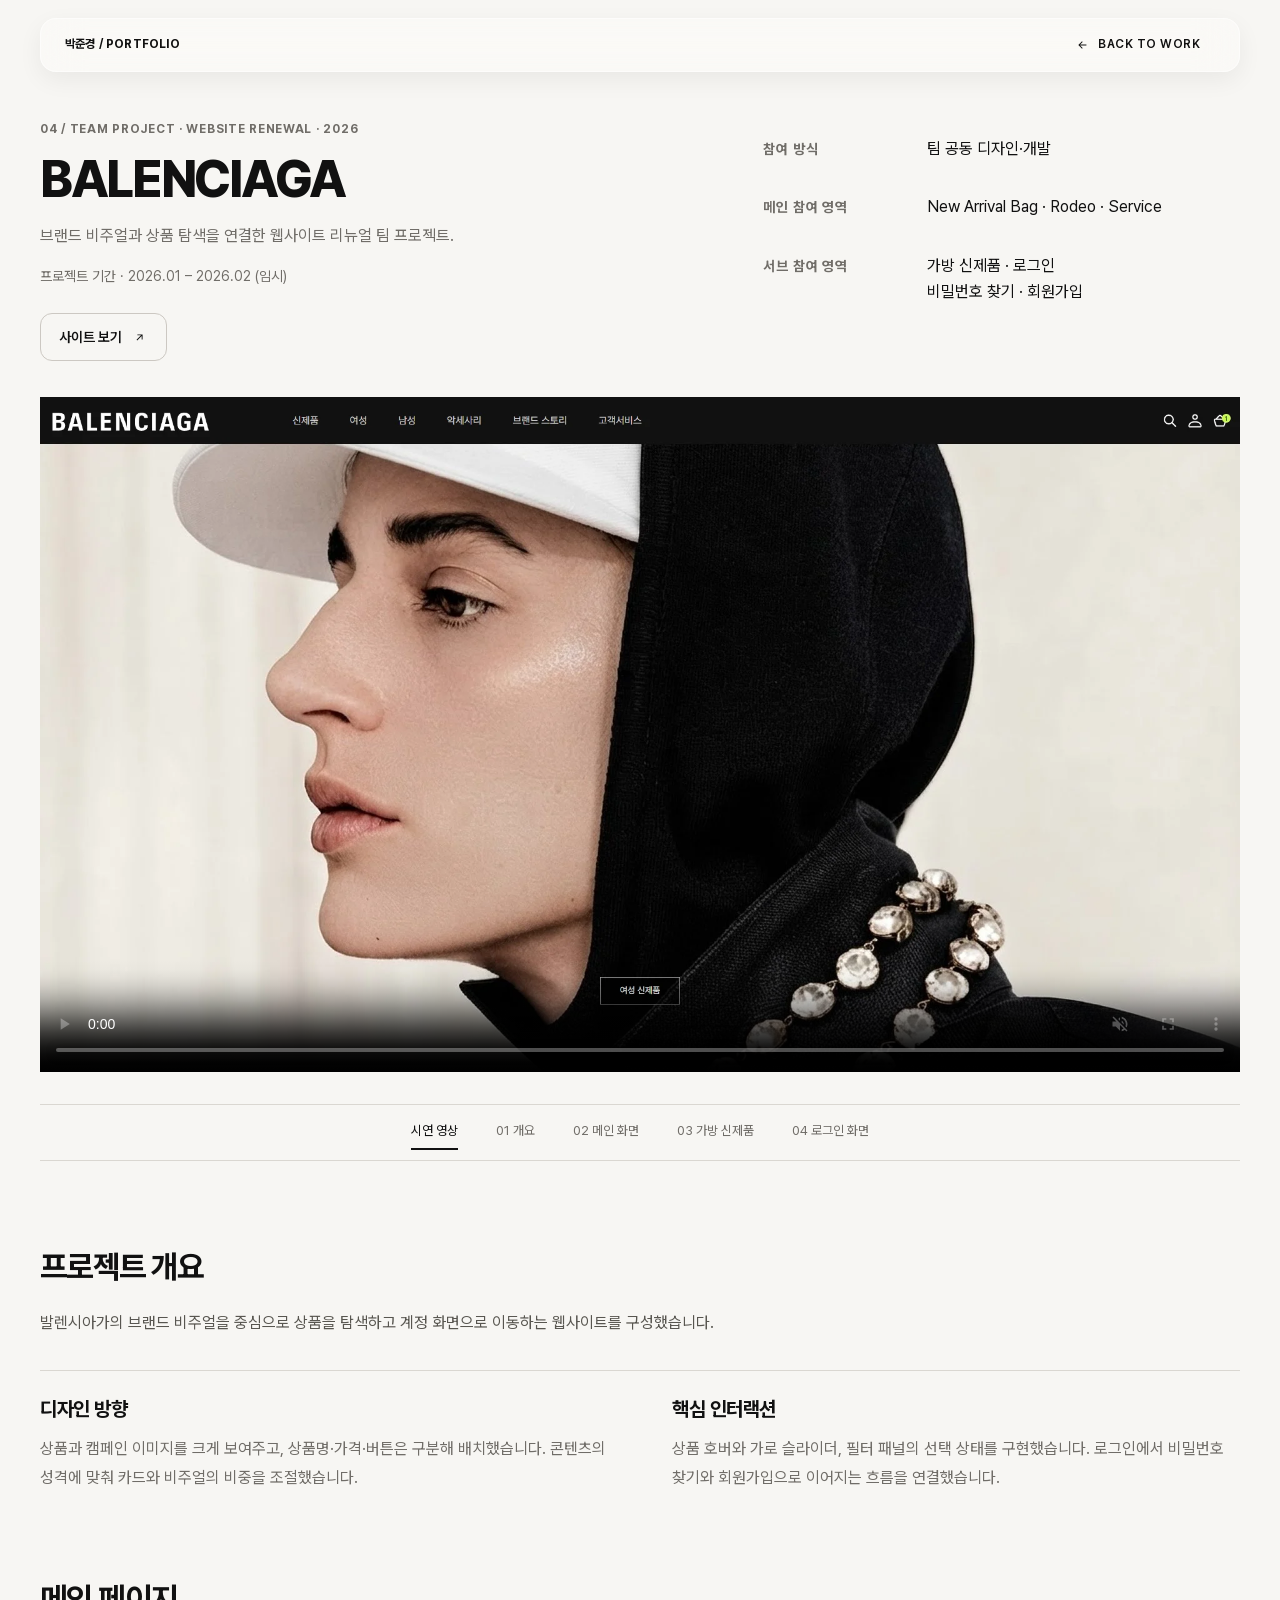
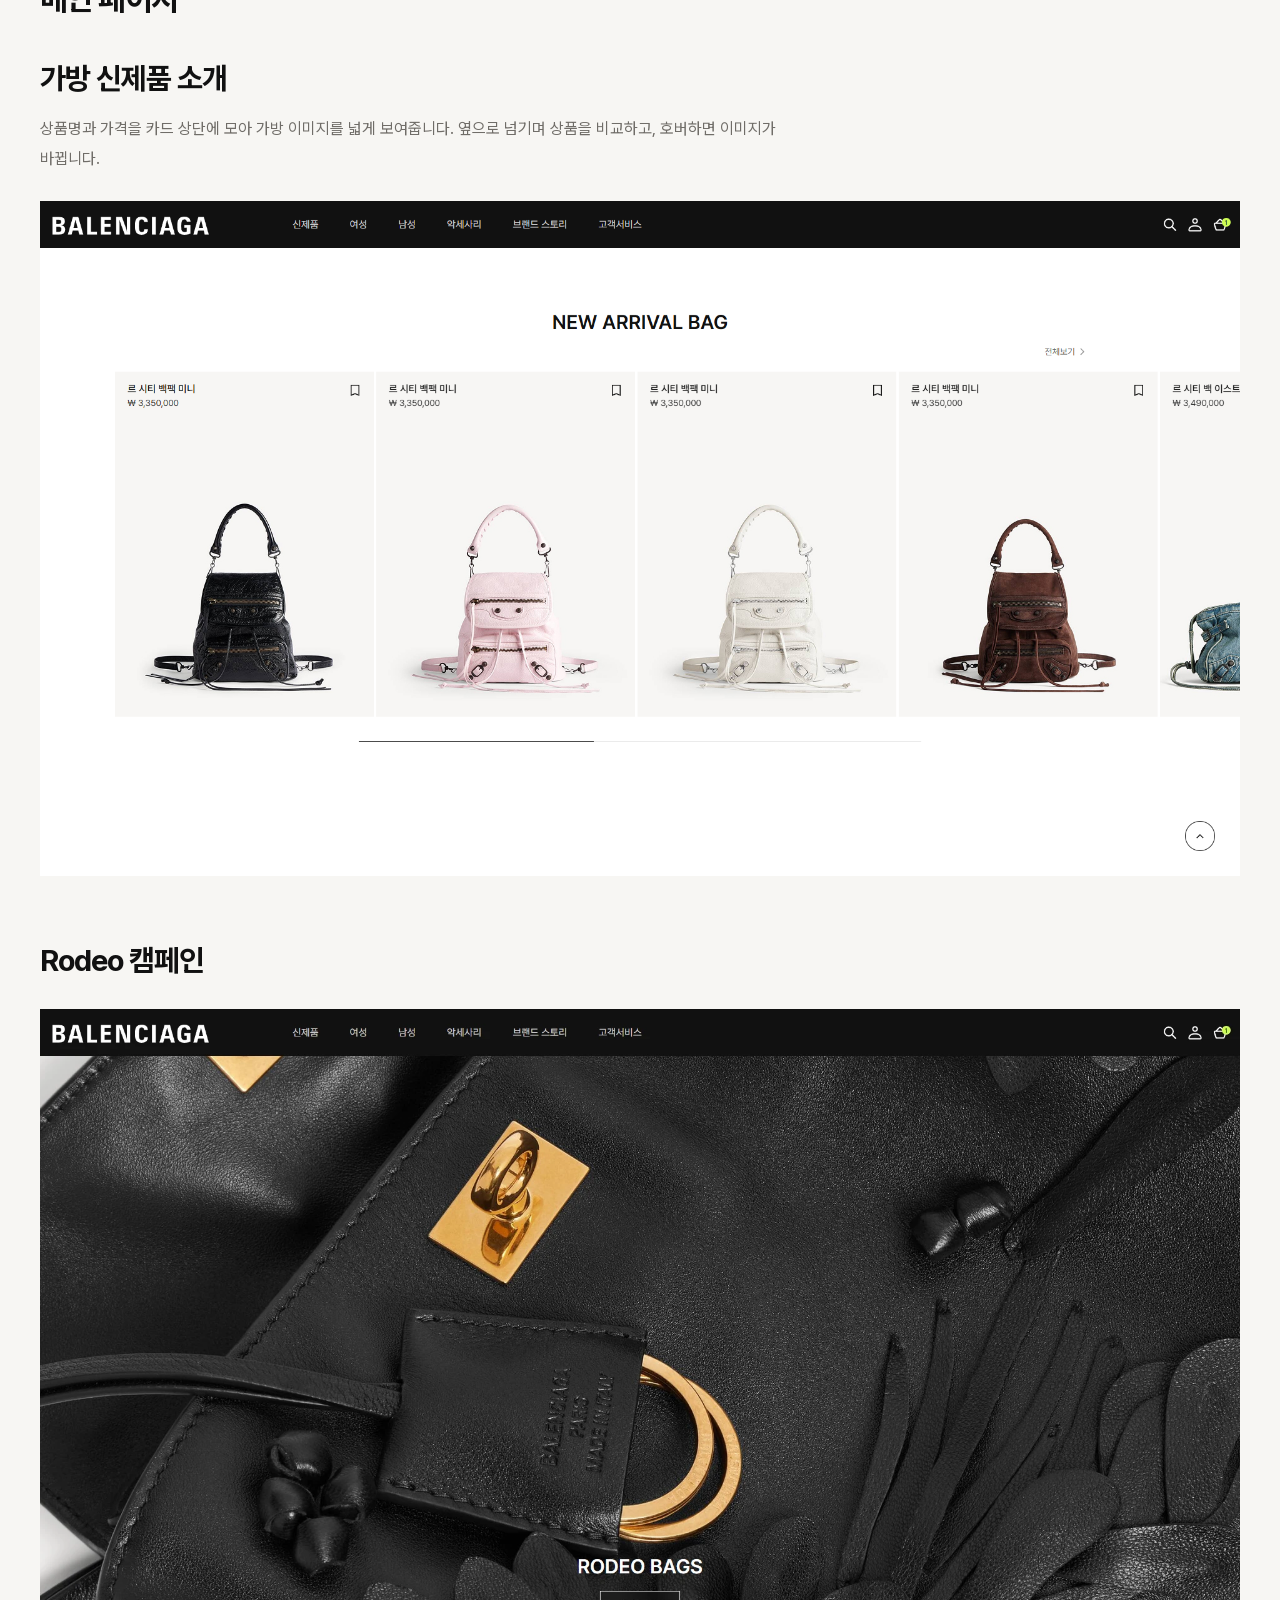
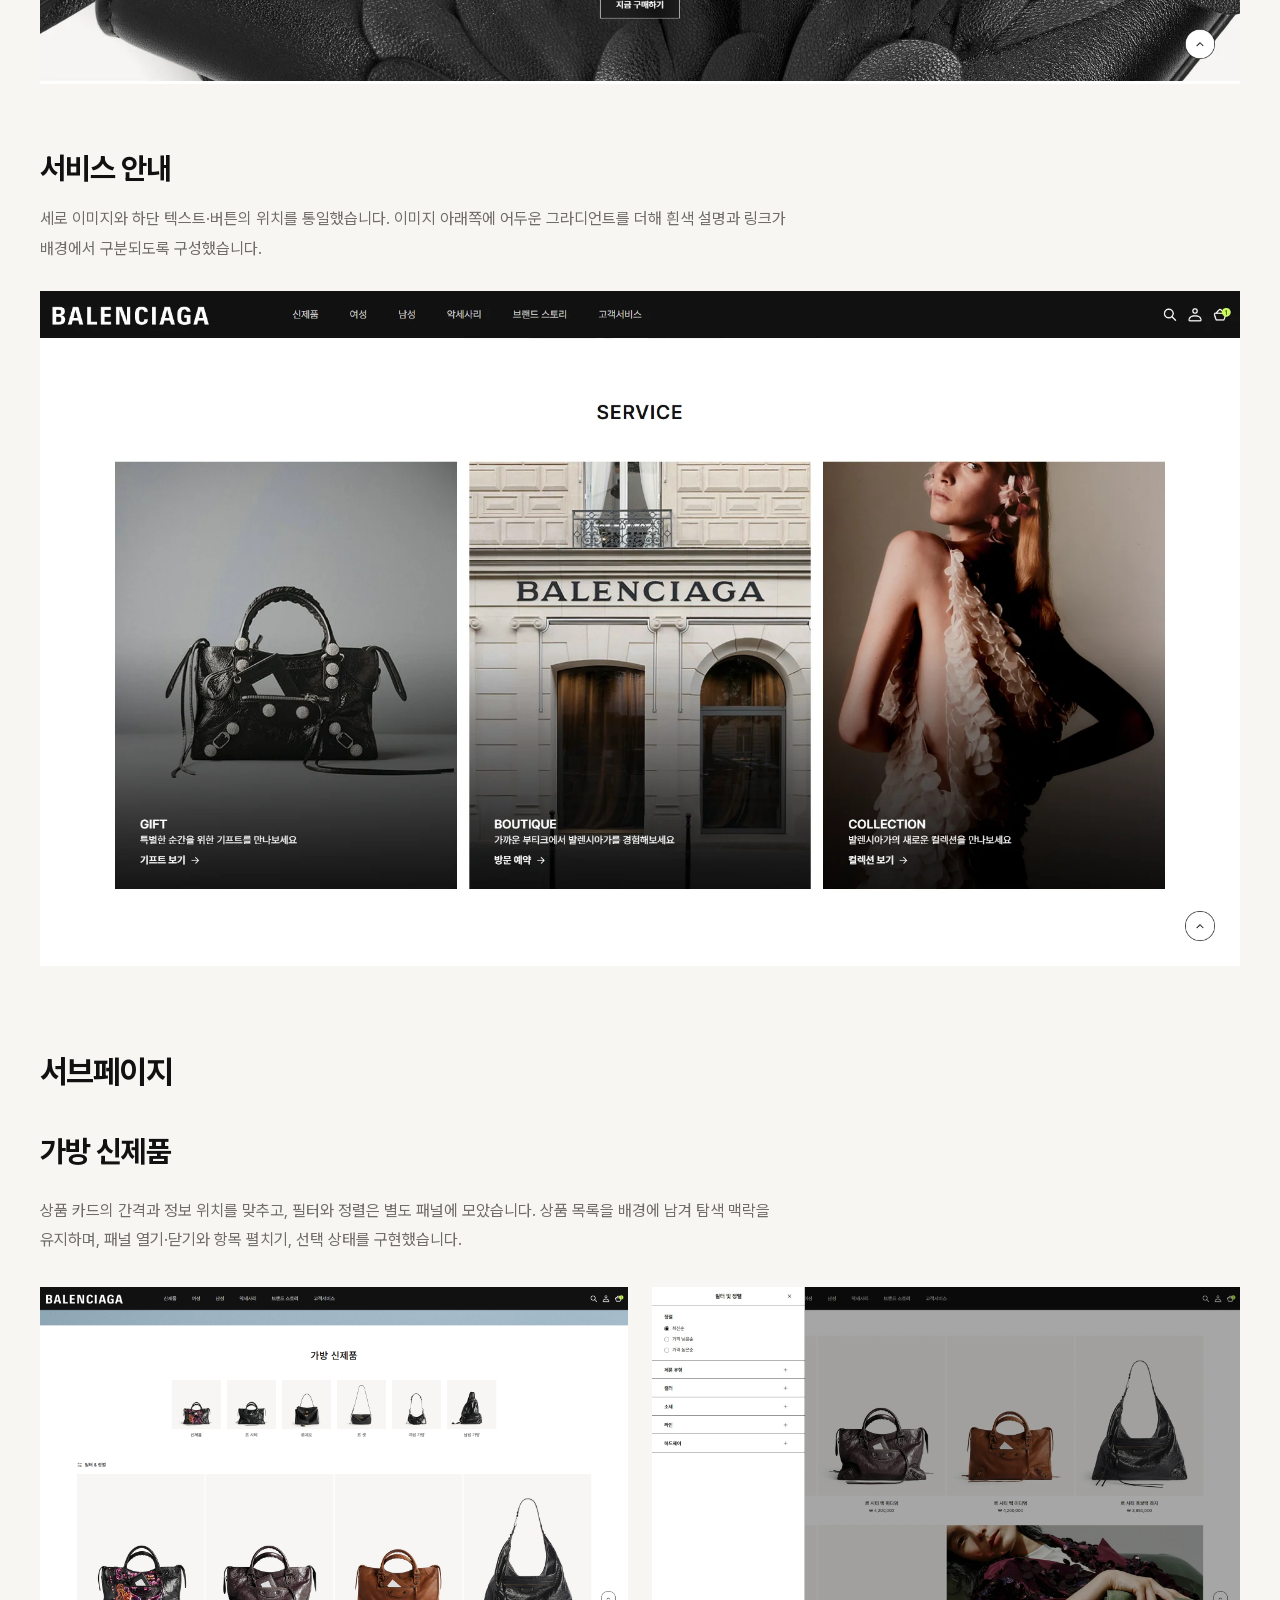
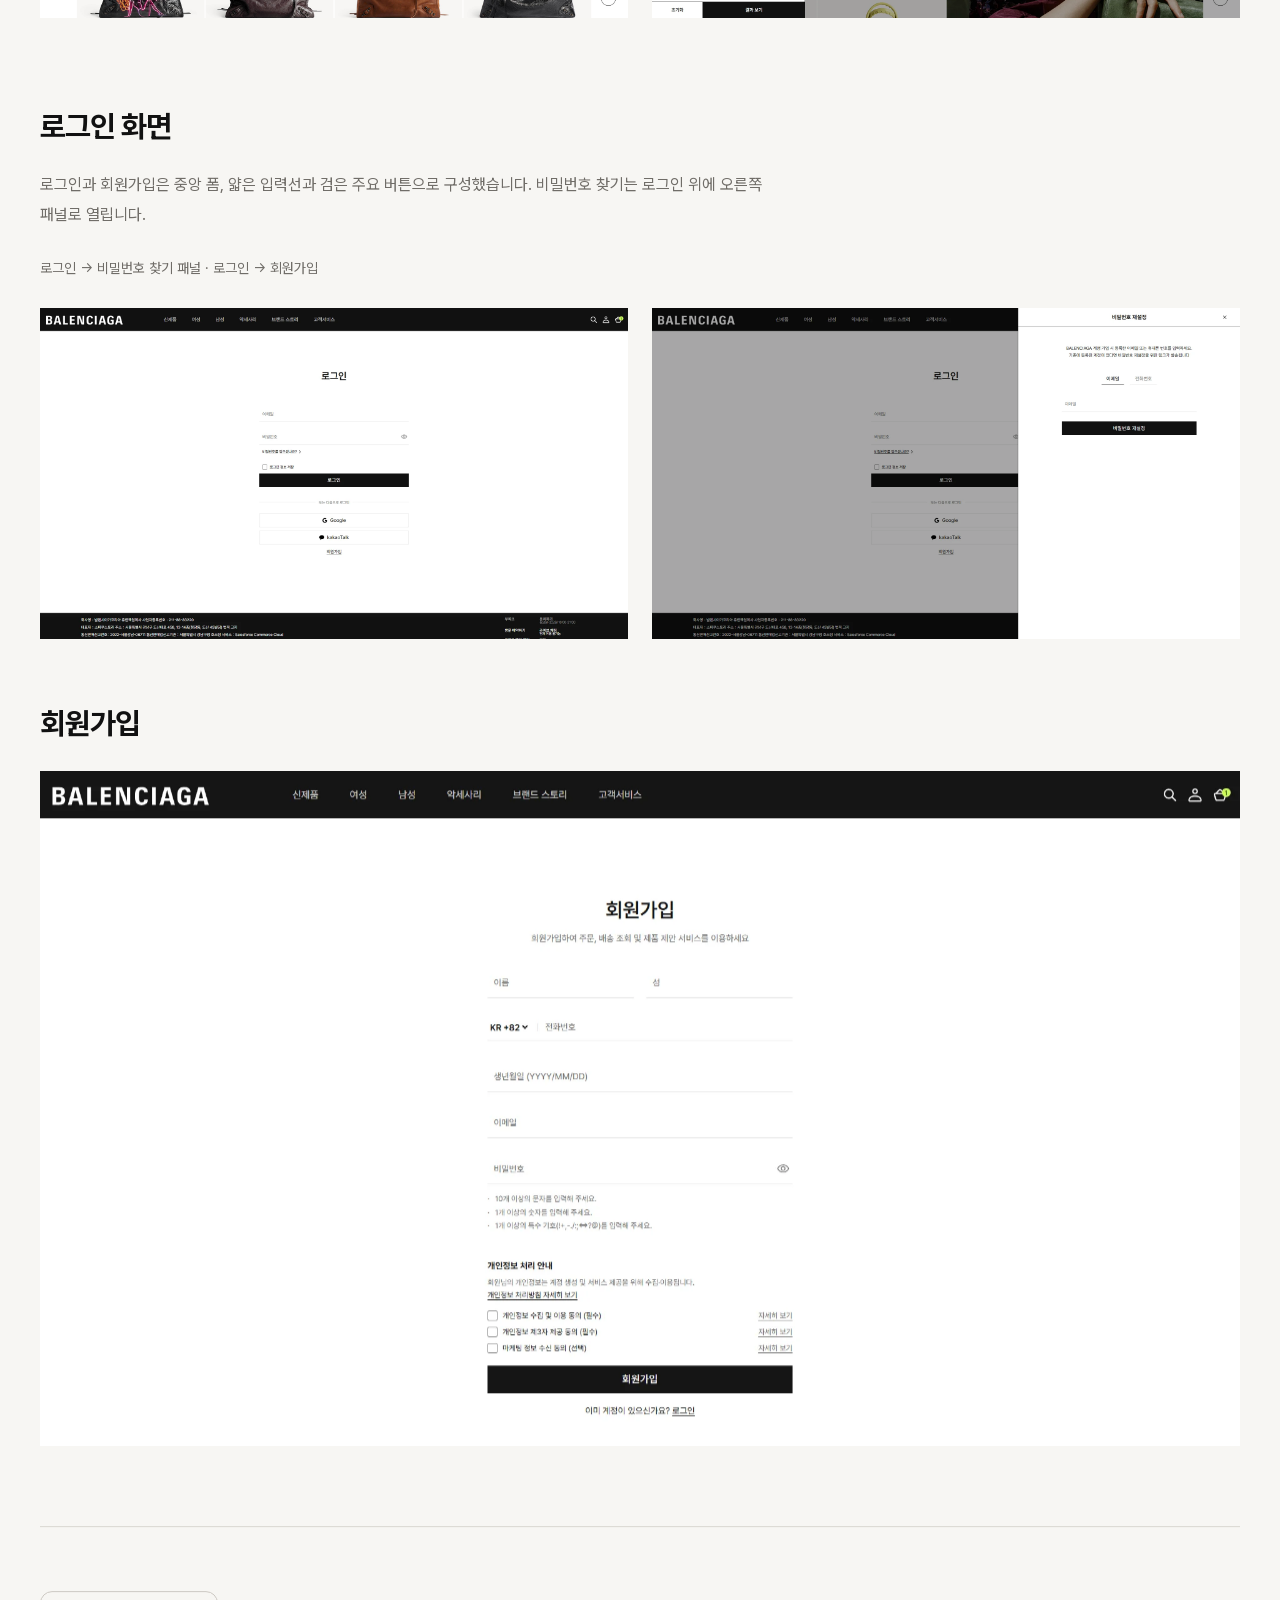
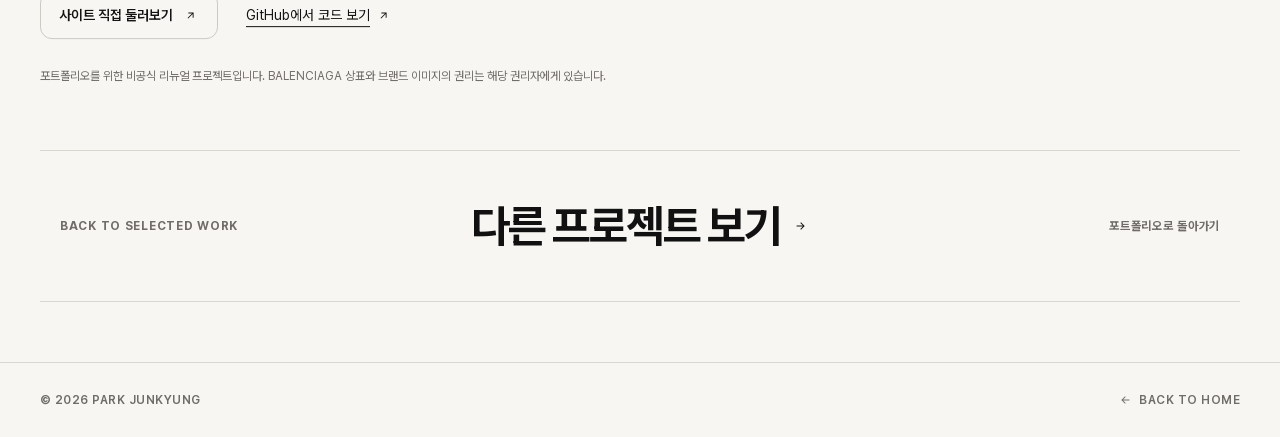
==== project-detail.html @ 4991630d "메인,발렌시아가 소개페이지(임시)" ====
<!DOCTYPE html>
<html lang="ko">
<head>
    <meta charset="UTF-8">
    <meta name="viewport" content="width=device-width, initial-scale=1.0">
    <meta name="description" content="발렌시아가 웹사이트 리뉴얼 — 신제품, Rodeo, Service와 가방 신제품·계정 화면의 UI 디자인 및 구현 프로젝트.">
    <title>BALENCIAGA — 웹사이트 리뉴얼 | PORTFOLIO</title>
    <link rel="stylesheet" href="./css/common.css">
    <link rel="stylesheet" href="./css/project-detail.css">
    <link rel="stylesheet" href="./css/balenciaga.css">
</head>
<body class="detail-page balenciaga-detail">
    <a href="#main-content" class="skip-link">본문 바로가기</a>
    <header class="detail-header">
        <div class="detail-header__inner">
            <p class="detail-logo"><a href="./index.html">박준경 / PORTFOLIO</a></p>
            <nav class="detail-nav" aria-label="프로젝트 페이지 메뉴">
                <a href="./index.html#work" class="detail-back"><span class="icon-arrow icon-arrow--left" aria-hidden="true"></span>BACK TO WORK</a>
            </nav>
        </div>
    </header>
    <main id="main-content" tabindex="-1">
        <section class="detail-hero" aria-labelledby="detail-title">
            <div class="detail-inner detail-hero__inner">
                <div class="detail-hero__copy">
                    <p class="detail-eyebrow">04 / TEAM PROJECT · WEBSITE RENEWAL · 2026</p>
                    <h1 id="detail-title">BALENCIAGA</h1>
                    <p class="detail-lead">브랜드 비주얼과 상품 탐색을 연결한 웹사이트 리뉴얼 팀 프로젝트.</p>
                    <p class="case-project-period">프로젝트 기간 · 2026.01 – 2026.02 (임시)</p>
                    <a href="https://pagliaccoi.github.io/balenciaga/" class="detail-cta" target="_blank" rel="noopener noreferrer">사이트 보기 <span class="icon-arrow icon-arrow--up-right" aria-hidden="true"></span></a>
                </div>
                <div class="overview-facts case-hero-facts" aria-label="참여 방식과 참여 영역">
                    <div class="overview-fact"><p class="overview-fact__label">참여 방식</p><p class="overview-fact__value">팀 공동 디자인·개발</p></div>
                    <div class="overview-fact"><p class="overview-fact__label">메인 참여 영역</p><p class="overview-fact__value">New Arrival Bag · Rodeo · Service</p></div>
                    <div class="overview-fact"><p class="overview-fact__label">서브 참여 영역</p><p class="overview-fact__value">가방 신제품 · 로그인<br>비밀번호 찾기 · 회원가입</p></div>
                </div>
            </div>
        </section>
        <div class="detail-inner">
            <figure id="demo" class="detail-visual case-hero-video">
                <video controls muted loop playsinline preload="metadata" poster="./images/balenciaga/hero.webp" width="1920" height="1080" aria-label="발렌시아가 리뉴얼 사이트 30초 시연, 음성 없음"><source src="./videos/balenciaga-portfolio-30s-hq.mp4" type="video/mp4">동영상을 재생할 수 없습니다. <a href="./videos/balenciaga-portfolio-30s-hq.mp4">시연 영상 다운로드</a></video>
            </figure>
            <nav class="case-jump" aria-label="프로젝트 소개 목차">
                <a href="#demo">시연 영상</a><a href="#overview">01 개요</a><a href="#main-design">02 메인 화면</a><a href="#bag-design">03 가방 신제품</a><a href="#account-design">04 로그인 화면</a>
            </nav>
            <section id="overview" class="detail-section" aria-labelledby="overview-title">
                
                <div class="overview-grid">
                    <h2 id="overview-title">프로젝트 개요</h2>
                    <div class="overview-copy"><p>발렌시아가의 브랜드 비주얼을 중심으로 상품을 탐색하고 계정 화면으로 이동하는 웹사이트를 구성했습니다.</p></div>
                </div>
                <div class="case-overview-points">
                    <div><h3>디자인 방향</h3><p>상품과 캠페인 이미지를 크게 보여주고, 상품명·가격·버튼은 구분해 배치했습니다. 콘텐츠의 성격에 맞춰 카드와 비주얼의 비중을 조절했습니다.</p></div>
                    <div><h3>핵심 인터랙션</h3><p>상품 호버와 가로 슬라이더, 필터 패널의 선택 상태를 구현했습니다. 로그인에서 비밀번호 찾기와 회원가입으로 이어지는 흐름을 연결했습니다.</p></div>
                </div>
            </section>
            <section id="main-design" class="detail-section" aria-labelledby="main-design-title">
                
                <div class="gallery-heading"><h2 id="main-design-title">메인 페이지</h2></div>

                <div class="case-feature"><figure class="detail-visual case-feature-visual"><img src="./images/balenciaga/new-arrival-bag-clean.png" alt="상품명과 가방 이미지, 가로 슬라이더로 구성한 New Arrival Bag 섹션" width="1920" height="1080" loading="lazy"></figure><div class="case-feature-copy"><h3>가방 신제품 소개</h3><p>상품명과 가격을 카드 상단에 모아 가방 이미지를 넓게 보여줍니다. 옆으로 넘기며 상품을 비교하고, 호버하면 이미지가 바뀝니다.</p></div></div>
                
                <div class="case-feature"><div class="case-feature-copy"><h3>Rodeo 캠페인</h3></div><figure class="detail-visual case-feature-visual"><img src="./images/balenciaga/rodeo.webp" alt="넓게 펼친 Rodeo 가방 비주얼과 짧은 타이틀" width="1920" height="1080" loading="lazy"></figure></div>
                <div class="case-feature case-feature--reverse"><figure class="detail-visual case-feature-visual"><img src="./images/balenciaga/service.webp" alt="Gift, Boutique, Collection 세 개의 이미지 카드가 나란히 배치된 Service 섹션" width="1920" height="1080" loading="lazy"></figure><div class="case-feature-copy"><h3>서비스 안내</h3><p>세로 이미지와 하단 텍스트·버튼의 위치를 통일했습니다. 이미지 아래쪽에 어두운 그라디언트를 더해 흰색 설명과 링크가 배경에서 구분되도록 구성했습니다.</p></div></div>
                
            </section>
            <section id="bag-design" class="detail-section" aria-labelledby="bag-design-title">
                <h2 class="case-subpages-title">서브페이지</h2>
                <div class="gallery-heading case-subpage-heading"><h3 id="bag-design-title">가방 신제품</h3><p class="case-description">상품 카드의 간격과 정보 위치를 맞추고, 필터와 정렬은 별도 패널에 모았습니다. 상품 목록을 배경에 남겨 탐색 맥락을 유지하며, 패널 열기·닫기와 항목 펼치기, 선택 상태를 구현했습니다.</p></div>
                <div class="gallery-grid case-bag-grid">
                    <figure class="detail-visual"><img src="./images/balenciaga/bags-categories.png" alt="가방 신제품 대표 이미지와 신제품, 르 시티, 로데오, 르 셋, 여성 가방, 남성 가방 카테고리" width="1920" height="1080" loading="lazy"></figure>
                    <figure class="detail-visual"><img class="case-filter-image" src="./images/balenciaga/filter.webp" alt="상품 목록 위에 열린 왼쪽 필터 및 정렬 패널" width="1920" height="1080" loading="lazy"></figure>
                </div>
            </section>
            <section id="account-design" class="detail-section" aria-labelledby="account-design-title">
                
                <div class="gallery-heading case-subpage-heading"><h3 id="account-design-title">로그인 화면</h3><p class="case-description">로그인과 회원가입은 중앙 폼, 얇은 입력선과 검은 주요 버튼으로 구성했습니다. 비밀번호 찾기는 로그인 위에 오른쪽 패널로 열립니다.</p></div>
                <p class="case-account-flow">로그인 → 비밀번호 찾기 패널 · 로그인 → 회원가입</p>
                <div class="case-account-grid">
                    <figure class="detail-visual"><img src="./images/balenciaga/login.webp" alt="로그인 페이지 전체 화면" width="1920" height="1080" loading="lazy"></figure>
                    <figure class="detail-visual"><img src="./images/balenciaga/reset.webp" alt="로그인 위에 비밀번호 찾기 패널이 열린 화면" width="1920" height="1080" loading="lazy"></figure>
                </div>
                <div class="case-feature case-signup-feature">
                    <div class="case-feature-copy"><h3>회원가입</h3></div>
                    <figure class="detail-visual"><img src="./images/balenciaga/signup.webp" alt="회원 정보 입력과 개인정보 동의, 회원가입 버튼을 포함한 전체 화면" width="1920" height="1080" loading="lazy"></figure>
                </div>
            </section>
            <section class="case-closing" aria-label="프로젝트 링크"><div class="case-resources"><a class="detail-cta" href="https://pagliaccoi.github.io/balenciaga/" target="_blank" rel="noopener noreferrer">사이트 직접 둘러보기 <span class="icon-arrow icon-arrow--up-right" aria-hidden="true"></span></a><a class="case-text-link" href="https://github.com/pagliaccoi/balenciaga" target="_blank" rel="noopener noreferrer">GitHub에서 코드 보기 <span class="icon-arrow icon-arrow--up-right" aria-hidden="true"></span></a></div>
                <p class="case-credit">포트폴리오를 위한 비공식 리뉴얼 프로젝트입니다. BALENCIAGA 상표와 브랜드 이미지의 권리는 해당 권리자에게 있습니다.</p>
            </section>
            <nav class="detail-next" aria-label="프로젝트 목록으로 돌아가기"><a href="./index.html#work"><span class="detail-next__label">BACK TO SELECTED WORK</span><span class="detail-next__title"><strong>다른 프로젝트 보기</strong><span class="icon-arrow icon-arrow--right" aria-hidden="true"></span></span><span class="detail-next__hint">포트폴리오로 돌아가기</span></a></nav>
        </div>
    </main>
    <footer class="detail-footer"><div class="detail-inner detail-footer__inner"><p>© 2026 PARK JUNKYUNG</p><a href="./index.html" class="detail-home"><span class="icon-arrow icon-arrow--left" aria-hidden="true"></span>BACK TO HOME</a></div></footer>
    <script src="https://cdn.jsdelivr.net/npm/gsap@3.15.0/dist/gsap.min.js" defer></script>
    <script src="./js/balenciaga-detail.js" defer></script>
</body>
</html>
---- css/common.css ----
@font-face {
    font-family: "Pretendard";
    src: url("../fonts/PretendardVariable.woff2") format("woff2");
    font-weight: 100 900;
    font-style: normal;
    font-display: swap;
}

/* =========================================================
   RESET
   ========================================================= */

*,
*::before,
*::after {
    box-sizing: border-box;
}


html {
    scroll-behavior: smooth;
    scroll-padding-top: 90px;
}


body,
h1,
h2,
h3,
p,
ul {
    margin: 0;
}


ul {
    padding: 0;
}


img {
    display: block;
    max-width: 100%;
}


a {
    color: inherit;
    text-decoration: none;
}


button,
input,
textarea,
select {
    font: inherit;
}


button {
    border: 0;
    background: transparent;
}


/* =========================================================
   BASE
   ========================================================= */

body {
    min-width: 320px;

    background-color: #f7f6f3;
    color: #111;

    font-family:
        "Pretendard",
        -apple-system,
        BlinkMacSystemFont,
        "Segoe UI",
        sans-serif;

    font-size: 16px;
    line-height: 1.6;

    word-break: keep-all;

    -webkit-font-smoothing: antialiased;
}


.inner {
    max-width: 1680px;
    margin-inline: auto;
}


.list-reset {
    list-style: none;
}


/* =========================================================
   ACCESSIBILITY
   ========================================================= */

.skip-link {
    position: fixed;
    top: -100px;
    left: 20px;
    z-index: 9999;

    padding: 12px 16px;

    background-color: #111;
    color: #fff;

    font-size: 14px;
    font-weight: 600;
}


.skip-link:focus {
    top: 20px;
}


a:focus-visible,
button:focus-visible {
    outline: 2px solid #111;
    outline-offset: 4px;
}


::selection {
    background-color: #111;
    color: #fff;
}


/* =========================================================
   REDUCED MOTION
   ========================================================= */

@media (prefers-reduced-motion: reduce) {

    html {
        scroll-behavior: auto;
    }


    *,
    *::before,
    *::after {
        animation-duration: 0.01ms !important;
        animation-iteration-count: 1 !important;

        transition-duration: 0.01ms !important;

        scroll-behavior: auto !important;
    }

}

.icon-arrow,
.project-action__icon {
    display: block;
    flex-shrink: 0;

    width: 16px;
    height: 16px;

    background-color: currentColor;

    -webkit-mask:
        url("data:image/svg+xml,%3Csvg xmlns='http://www.w3.org/2000/svg' viewBox='0 0 24 24'%3E%3Cpath d='M17.5123 11.9992L11.9873 17.5117L11.0066 16.5262L14.8566 12.6887H5.37109V11.2897H14.8441L10.9941 7.43968L11.9796 6.46643L17.5123 11.9992Z'/%3E%3C/svg%3E")
        center / contain no-repeat;

    mask:
        url("data:image/svg+xml,%3Csvg xmlns='http://www.w3.org/2000/svg' viewBox='0 0 24 24'%3E%3Cpath d='M17.5123 11.9992L11.9873 17.5117L11.0066 16.5262L14.8566 12.6887H5.37109V11.2897H14.8441L10.9941 7.43968L11.9796 6.46643L17.5123 11.9992Z'/%3E%3C/svg%3E")
        center / contain no-repeat;
}


.icon-arrow {
    transform: rotate(var(--rotate, 0deg));
}


.icon-arrow--down {
    --rotate: 90deg;
}


.icon-arrow--up {
    --rotate: -90deg;
}


.icon-arrow--up-right {
    --rotate: -45deg;
}

.icon-arrow--right { --rotate: 0deg; }
.icon-arrow--left { --rotate: 180deg; }

.icon-arrow,
.project-action__icon { --arrow-x: 3px; --arrow-y: 0px; }
.icon-arrow--left { --arrow-x: -3px; }
.icon-arrow--down { --arrow-x: 0px; --arrow-y: 3px; }
.icon-arrow--up { --arrow-x: 0px; --arrow-y: -3px; }
.icon-arrow--up-right { --arrow-x: 2px; --arrow-y: -2px; }

@media (prefers-reduced-motion: no-preference) {
    a .icon-arrow,
    a .project-action__icon { transition: translate .2s ease, opacity .2s ease; }
    a:focus-visible .icon-arrow,
    a:focus-visible .project-action__icon {
        translate: var(--arrow-x) var(--arrow-y);
    }
}

@media (hover: hover) and (pointer: fine) and (prefers-reduced-motion: no-preference) {
    a:hover .icon-arrow,
    a:hover .project-action__icon {
        translate: var(--arrow-x) var(--arrow-y);
    }
}
---- css/project-detail.css ----
/* Portfolio styles: active components only. */
:root {
    --detail-text: #111;
    --detail-muted: #706d68;
    --detail-bg: #f7f6f3;
    --detail-surface: #efeeeb;
    --detail-line: #dad7d1;
    --detail-button-line: #ccc8c2;
    --detail-radius-header: 16px;
    --detail-radius-button: 12px;
    --detail-radius-button-mobile: 10px;
    --detail-radius-media: 12px;
    --detail-gutter: 40px;
    --detail-duration: 0.2s;
}

.detail-page {
    background-color: var(--detail-bg);
    color: var(--detail-text);
}

.detail-inner {
    width: min(
            1680px,
            calc(100% - (var(--detail-gutter) * 2))
        );
    margin-inline: auto;
}

.detail-header {
    position: fixed;
    inset-block-start: 18px;
    inset-inline-start: 50%;
    z-index: 1000;
    width: min(
            1680px,
            calc(100% - (var(--detail-gutter) * 2))
        );
    transform: translateX(-50%);
    border: 1px solid rgba(255, 255, 255, 0.5);
    border-radius: var(--detail-radius-header);
    background-color: rgba(255, 255, 255, 0.35);
    box-shadow: rgba(0, 0, 0, 0.06) 0px 8px 24px;
    backdrop-filter: blur(20px) saturate(160%);
}

.detail-header__inner {
    display: flex;
    align-items: center;
    justify-content: space-between;
    min-height: 52px;
    padding-inline: 24px;
}

.detail-logo {
    margin: 0px;
    font-size: 12px;
    font-weight: 700;
    letter-spacing: 0.015em;
    white-space: nowrap;
}

.detail-logo a {
    display: inline-flex;
    align-items: center;
    min-height: 40px;
}

.detail-nav {
    display: flex;
    align-items: center;
}

.detail-back {
    display: inline-flex;
    align-items: center;
    justify-content: center;
    gap: 8px;
    min-height: 36px;
    padding-inline: 14px;
    border: 1px solid transparent;
    border-radius: var(--detail-radius-header);
    font-size: 12px;
    font-weight: 600;
    letter-spacing: 0.04em;
    transition: background-color
        var(--detail-duration)
        ease,
        border-color
        var(--detail-duration)
        ease,
        box-shadow
        var(--detail-duration)
        ease;
}

.detail-hero {
    background-color: var(--detail-bg);
}

.detail-hero__inner {
    display: grid;
    grid-template-columns: minmax(0px, 1.05fr) minmax(380px, 0.95fr);
    gap: 120px;
    align-items: end;
    min-height: 720px;
    padding-block: 150px 88px;
}

.detail-eyebrow,
.overview-fact__label,
.detail-next__label,
.detail-next__hint {
    font-size: 12px;
    font-weight: 700;
    letter-spacing: 0.06em;
    text-transform: uppercase;
}

.detail-eyebrow,
.overview-fact__label,
.detail-next__label,
.detail-next__hint {
    color: var(--detail-muted);
}

.detail-hero h1 {
    margin-block-start: 22px;
    font-size: clamp(64px, 6vw, 88px);
    font-weight: 800;
    line-height: 0.95;
    letter-spacing: -0.06em;
}

.detail-lead {
    max-width: 560px;
    margin-block-start: 24px;
    color: var(--detail-muted);
    font-size: 16px;
    line-height: 1.7;
    white-space: pre-line;
}

.detail-cta {
    display: inline-flex;
    align-items: center;
    justify-content: center;
    gap: 10px;
    width: fit-content;
    min-height: 48px;
    margin-block-start: 36px;
    padding-inline: 18px;
    border: 1px solid
        var(--detail-button-line);
    border-radius: var(--detail-radius-button);
    background-color: transparent;
    color: var(--detail-text);
    font-size: 14px;
    font-weight: 600;
    transition: background-color
        var(--detail-duration)
        ease,
        border-color
        var(--detail-duration)
        ease,
        color
        var(--detail-duration)
        ease;
}

.detail-visual {
    margin: 0px;
    overflow: hidden;
    border-radius: var(--detail-radius-media);
    background-color: var(--detail-surface);
}

.detail-section {
    padding-block-start: 140px;
    scroll-margin-block-start: 110px;
}

.overview-grid,
.gallery-heading {
    display: grid;
    grid-template-columns: minmax(0px, 1fr) minmax(380px, 0.9fr);
    gap: 120px;
    margin-block-start: 28px;
}

.detail-section h2 {
    font-size: clamp(36px, 3vw, 52px);
    font-weight: 700;
    line-height: 1.15;
    letter-spacing: -0.05em;
}

.overview-copy p {
    max-width: 560px;
    color: rgb(88, 86, 80);
    font-size: 16px;
    line-height: 1.8;
}

.overview-facts {
    display: grid;
    grid-template-columns: repeat(3, minmax(0px, 1fr));
    margin: 72px 0px 0px;
    border-block-start: 1px solid
        var(--detail-line);
}

.overview-fact {
    min-height: 150px;
    padding: 24px 28px 24px 0px;
    border-block-end: 1px solid
        var(--detail-line);
}

.overview-fact + .overview-fact {
    padding-inline-start: 28px;
    border-inline-start: 1px solid
        var(--detail-line);
}

.overview-fact__label,
.overview-fact__value {
    margin: 0px;
}

.overview-fact__value {
    margin-block-start: 18px;
    font-size: 16px;
    line-height: 1.65;
}

.gallery-heading {
    align-items: end;
}

.gallery-grid {
    display: grid;
    grid-template-columns: repeat(2, minmax(0px, 1fr));
    gap: 20px;
    margin-block-start: 64px;
}

.detail-next {
    margin-block: 160px 100px;
    border-block: 1px solid
        var(--detail-line);
}

.detail-next a {
    display: grid;
    grid-template-columns: 1fr auto 1fr;
    align-items: center;
    gap: 24px;
    min-height: 150px;
    padding-inline: 20px;
    transition: background-color
        var(--detail-duration)
        ease;
}

.detail-next__title {
    display: inline-flex;
    align-items: center;
    gap: 12px;
}

.detail-next__title strong {
    font-size: clamp(34px, 3.5vw, 56px);
    font-weight: 700;
    line-height: 1;
    letter-spacing: -0.05em;
}

.detail-next__hint {
    justify-self: end;
}

.detail-footer {
    color: var(--detail-muted);
    border-block-start: 1px solid
        var(--detail-line);
}

.detail-footer__inner {
    display: flex;
    align-items: center;
    justify-content: space-between;
    min-height: 74px;
    gap: 24px;
}

.detail-footer p,
.detail-home {
    font-size: 12px;
    font-weight: 600;
    letter-spacing: 0.04em;
}

.detail-home {
    display: inline-flex;
    align-items: center;
    gap: 6px;
}

@media (hover: hover) and (pointer: fine) {
.detail-back:hover {
    background-color: rgba(255, 255, 255, 0.72);
    border-color: rgba(255, 255, 255, 0.9);
    box-shadow: rgba(0, 0, 0, 0.08) 0px 4px 12px;
}

.detail-cta:hover {
    background-color: var(--detail-text);
    border-color: var(--detail-text);
    color: rgb(255, 255, 255);
}

.detail-next a:hover {
    background-color: rgb(236, 235, 231);
}

.detail-back:hover .icon-arrow,
.detail-cta:hover .icon-arrow,
.detail-next a:hover .icon-arrow,
.detail-home:hover .icon-arrow {
    opacity: 1;
}
}

@media (width <= 1024px) {
:root {
    --detail-gutter: 32px;
}

.detail-hero__inner {
    grid-template-columns: 1fr;
    gap: 48px;
    min-height: auto;
    padding-block: 140px 90px;
}

.overview-grid,
.gallery-heading {
    grid-template-columns: 1fr;
    gap: 40px;
}

.detail-section {
    padding-block-start: 110px;
}
}

@media (width <= 768px) {
:root {
    --detail-gutter: 20px;
}

.detail-header {
    inset-block-start: 10px;
    width: calc(100% - 24px);
    border-radius: 14px;
}

.detail-header__inner {
    min-height: 46px;
    padding-inline: 12px;
}

.detail-logo a {
    min-height: 36px;
}

.detail-back {
    min-height: 34px;
    padding-inline: 10px;
    border-radius: 14px;
}

.detail-hero__inner {
    gap: 36px;
    padding-block: 112px 72px;
}

.detail-hero h1 {
    font-size: 56px;
}

.detail-lead {
    margin-block-start: 18px;
}

.detail-cta {
    min-height: 44px;
    margin-block-start: 28px;
    padding-inline: 16px;
    border-radius: var(--detail-radius-button-mobile);
}

.detail-section {
    padding-block-start: 88px;
}

.detail-section h2 {
    font-size: 36px;
}

.overview-facts {
    grid-template-columns: 1fr;
    margin-block-start: 52px;
}

.overview-fact {
    min-height: auto;
    padding: 22px 0px;
}

.overview-fact + .overview-fact {
    padding-inline-start: 0px;
    border-inline-start: 0px;
}

.gallery-grid {
    grid-template-columns: 1fr;
    gap: 16px;
    margin-block-start: 48px;
}

.detail-next {
    margin-block: 110px 72px;
}

.detail-next a {
    grid-template-columns: 1fr auto;
    min-height: 120px;
    padding-inline: 0px;
}

.detail-next__title strong {
    font-size: 34px;
}

.detail-next__hint {
    display: none;
}

.detail-footer__inner {
    align-items: flex-start;
    flex-direction: column;
    justify-content: center;
    min-height: 90px;
    gap: 8px;
}
}

@media (width <= 480px) {
.detail-header__inner {
    padding-inline: 10px;
}

.detail-back {
    padding-inline: 8px;
}

.detail-hero h1 {
    font-size: 48px;
}

.detail-section h2 {
    font-size: 32px;
}

.detail-next__title strong {
    font-size: 30px;
}
}
---- css/balenciaga.css ----
/* Portfolio styles: active components only. */
.balenciaga-detail .detail-hero h1 {
    font-size: clamp(40px, 5vw, 86px);
    letter-spacing: -0.045em;
}

.case-resources {
    display: flex;
    align-items: center;
    flex-wrap: wrap;
    gap: 28px;
}

.case-resources .detail-cta {
    margin: 0px;
}

.case-text-link {
    display: inline-flex;
    align-items: center;
    gap: 6px;
    font-size: 14px;
    text-underline-offset: 6px;
    text-decoration: underline;
}

.detail-visual img,
.detail-visual video {
    display: block;
    width: 100%;
    height: auto;
}

.detail-visual video {
    background: rgb(17, 17, 17);
}

.balenciaga-detail .detail-visual {
    border-radius: 0px;
    background: transparent;
}

.case-jump {
    display: flex;
    flex-wrap: wrap;
    gap: 12px 38px;
    border-bottom: 1px solid var(--detail-line);
    padding: 26px 0px;
}

.case-jump a {
    padding: 6px 0px;
    color: var(--detail-muted);
    font-size: 13px;
}

.case-jump a:hover {
    color: var(--detail-text);
}

.case-description {
    color: var(--detail-muted);
    font-size: 16px;
    line-height: 1.85;
    max-width: 630px;
}

.case-account-grid {
    display: grid;
    grid-template-columns: repeat(2, minmax(0px, 1fr));
    gap: 24px;
    margin-top: 56px;
}

.case-resources {
    margin-top: 32px;
}

.case-credit {
    margin-top: 50px;
    max-width: 760px;
    font-size: 12px;
    color: var(--detail-muted);
}

@media (width <= 1024px) {
.balenciaga-detail .detail-hero__inner {
    gap: 48px;
}
}

@media (width <= 768px) {
.case-account-grid {
    grid-template-columns: 1fr;
    gap: 20px;
}

.case-account-grid {
    margin-top: 32px;
}

.case-jump {
    gap: 8px 22px;
}
}

.balenciaga-detail .detail-hero__inner {
    min-height: 0px;
    padding-block: 120px 36px;
    grid-template-columns: 1.4fr 1fr;
    gap: 64px;
    align-items: center;
}

.balenciaga-detail .detail-hero h1 {
    margin-top: 16px;
    font-size: clamp(40px, 4vw, 72px);
}

.balenciaga-detail .detail-lead {
    margin-top: 18px;
    max-width: none;
}

.case-hero-video {
    max-width: 1120px;
    margin-inline: auto;
    scroll-margin-top: 100px;
}

.case-jump {
    position: sticky;
    top: 86px;
    z-index: 100;
    justify-content: center;
    margin-top: 32px;
    padding: 10px 20px;
    background: rgba(247, 246, 243, 0.94);
    backdrop-filter: blur(16px);
    border-block: 1px solid var(--detail-line);
}

.case-jump a {
    border-bottom: 2px solid transparent;
}

.case-jump a[aria-current="location"] {
    color: var(--detail-text);
    border-color: currentcolor;
}

.balenciaga-detail .detail-section {
    padding-top: 100px;
    scroll-margin-top: 150px;
}

.balenciaga-detail .detail-section h2 {
    font-size: clamp(30px, 2.5vw, 44px);
}

.case-feature {
    display: grid;
    grid-template-columns: minmax(0px, 1.7fr) minmax(0px, 1fr);
    gap: 64px;
    align-items: center;
    margin-top: 56px;
}

.case-feature--reverse {
    grid-template-columns: minmax(0px, 1fr) minmax(0px, 1.7fr);
}

.case-feature--reverse .case-feature-copy {
    grid-area: 1 / 1;
}

.case-feature--reverse .case-feature-visual {
    grid-column: 2;
}

.case-feature-copy h3 {
    font-size: 30px;
    line-height: 1.35;
    letter-spacing: -0.035em;
    margin-top: 20px;
}

.case-feature-copy > p:last-child {
    max-width: 440px;
    color: var(--detail-muted);
    font-size: 16px;
    line-height: 1.85;
    margin-top: 20px;
}

.case-bag-grid {
    grid-template-columns: minmax(0px, 1.5fr) minmax(0px, 1fr);
    align-items: start;
    margin-top: 44px;
}

.detail-visual .case-filter-image {
    aspect-ratio: 1152 / 1080;
    object-fit: cover;
    object-position: left center;
}

.case-account-flow {
    padding-top: 28px;
    color: var(--detail-muted);
    font-size: 14px;
}

.case-account-grid {
    grid-template-columns: repeat(3, minmax(0px, 1fr));
    margin-top: 28px;
    align-items: start;
}

.case-closing {
    margin-top: 80px;
    padding-top: 32px;
    border-top: 1px solid var(--detail-line);
}

.case-credit {
    margin-top: 28px;
}

.balenciaga-detail .detail-next {
    margin-block: 64px 60px;
}

@media (width <= 1024px) {
.balenciaga-detail .detail-hero__inner {
    gap: 32px;
}

.case-feature,
.case-feature--reverse {
    gap: 32px;
    grid-template-columns: 1.3fr 1fr;
}

.case-feature-copy h3 {
    font-size: 24px;
}

.case-account-grid {
    gap: 16px;
}

.case-jump {
    gap: 12px 24px;
}
}

@media (width <= 768px) {
.balenciaga-detail .detail-hero__inner {
    grid-template-columns: 1fr;
    padding-block: 110px 28px;
    gap: 24px;
}

.case-jump {
    position: static;
    justify-content: flex-start;
    padding-inline: 0px;
}

.balenciaga-detail .detail-section {
    padding-top: 64px;
    scroll-margin-top: 90px;
}

.case-feature,
.case-feature--reverse,
.case-bag-grid,
.case-account-grid {
    grid-template-columns: 1fr;
}

.case-feature--reverse .case-feature-copy,
.case-feature--reverse .case-feature-visual {
    grid-area: auto;
}

.case-feature {
    gap: 24px;
    margin-top: 40px;
}
}

.balenciaga-detail .detail-header {
    transition: background-color 0.25s;
}

.balenciaga-detail .detail-header.is-scrolled {
    background-color: rgba(255, 255, 255, 0.94);
}

.balenciaga-detail main > .detail-inner,
.balenciaga-detail .detail-hero__inner {
    max-width: 1680px;
}

.balenciaga-detail .detail-hero__inner {
    grid-template-columns: 1.35fr 1fr;
    gap: 80px;
    align-items: start;
}

.case-project-period {
    margin-top: 16px;
    color: var(--detail-muted);
    font-size: 14px;
    line-height: 1.7;
}

.case-hero-facts {
    grid-template-columns: 1fr;
    margin: 0px;
    border: 0px;
}

.case-hero-facts .overview-fact {
    min-height: 0px;
    padding: 16px 0px;
    display: grid;
    grid-template-columns: 140px 1fr;
    gap: 24px;
    align-items: baseline;
    border: 0px;
}

.case-hero-facts .overview-fact__label {
    font-size: 14px;
}

.case-hero-facts .overview-fact__value {
    margin: 0px;
}

.balenciaga-detail .detail-hero__copy .detail-cta {
    margin-top: 24px;
}

.overview-grid,
.gallery-heading {
    grid-template-columns: 1fr;
    gap: 24px;
    margin-top: 0px;
    align-items: start;
}

.case-description,
.overview-copy,
.overview-copy p {
    max-width: 760px;
}

.case-overview-points {
    display: grid;
    grid-template-columns: repeat(2, minmax(0px, 1fr));
    gap: 64px;
    margin-top: 32px;
    padding-top: 24px;
    border-top: 1px solid var(--detail-line);
}

.case-overview-points h3 {
    font-size: 20px;
    line-height: 1.4;
    letter-spacing: -0.025em;
}

.case-overview-points p {
    max-width: 760px;
    margin-top: 12px;
    color: var(--detail-muted);
    font-size: 16px;
    line-height: 1.8;
}

.case-feature,
.case-feature--reverse {
    display: flex;
    flex-direction: column;
    align-items: stretch;
    gap: 28px;
    margin-top: 64px;
}

.case-feature-copy {
    order: -1;
    display: block;
}

.case-feature-copy h3 {
    margin-top: 0px;
}

.case-subpages-title + .case-subpage-heading {
    margin-top: 40px;
}

.case-subpage-heading h3 {
    font-size: 30px;
    line-height: 1.35;
    letter-spacing: -0.035em;
}

.case-feature-copy > p:last-child {
    max-width: 760px;
    margin-top: 16px;
}

.case-feature-visual {
    width: 100%;
}

.case-hero-video {
    max-width: none;
    width: 100%;
}

.case-bag-grid {
    grid-template-columns: repeat(2, minmax(0px, 1fr));
    gap: 24px;
    margin-top: 32px;
}

.detail-visual .case-filter-image {
    aspect-ratio: 16 / 9;
    object-fit: contain;
}

.case-account-grid {
    grid-template-columns: repeat(2, minmax(0px, 1fr));
    gap: 24px;
}

.case-signup-feature {
    width: 100%;
    max-width: none;
}

#main-design > .gallery-heading + .case-feature {
    margin-top: 40px;
}

.balenciaga-detail .detail-section {
    padding-top: 88px;
}

@media (width <= 768px) {
.overview-grid,
.gallery-heading,
.case-feature-copy {
    grid-template-columns: 1fr;
    gap: 20px;
}

.balenciaga-detail .detail-hero__inner {
    grid-template-columns: 1fr;
    gap: 24px;
}

.case-hero-facts .overview-fact {
    grid-template-columns: 1fr;
    gap: 8px;
}

.case-bag-grid,
.case-account-grid {
    grid-template-columns: 1fr;
}

.case-signup-feature {
    max-width: none;
}

.case-overview-points {
    grid-template-columns: 1fr;
    gap: 24px;
}

.balenciaga-detail .detail-section {
    padding-top: 64px;
}

.case-feature {
    margin-top: 40px;
}
}
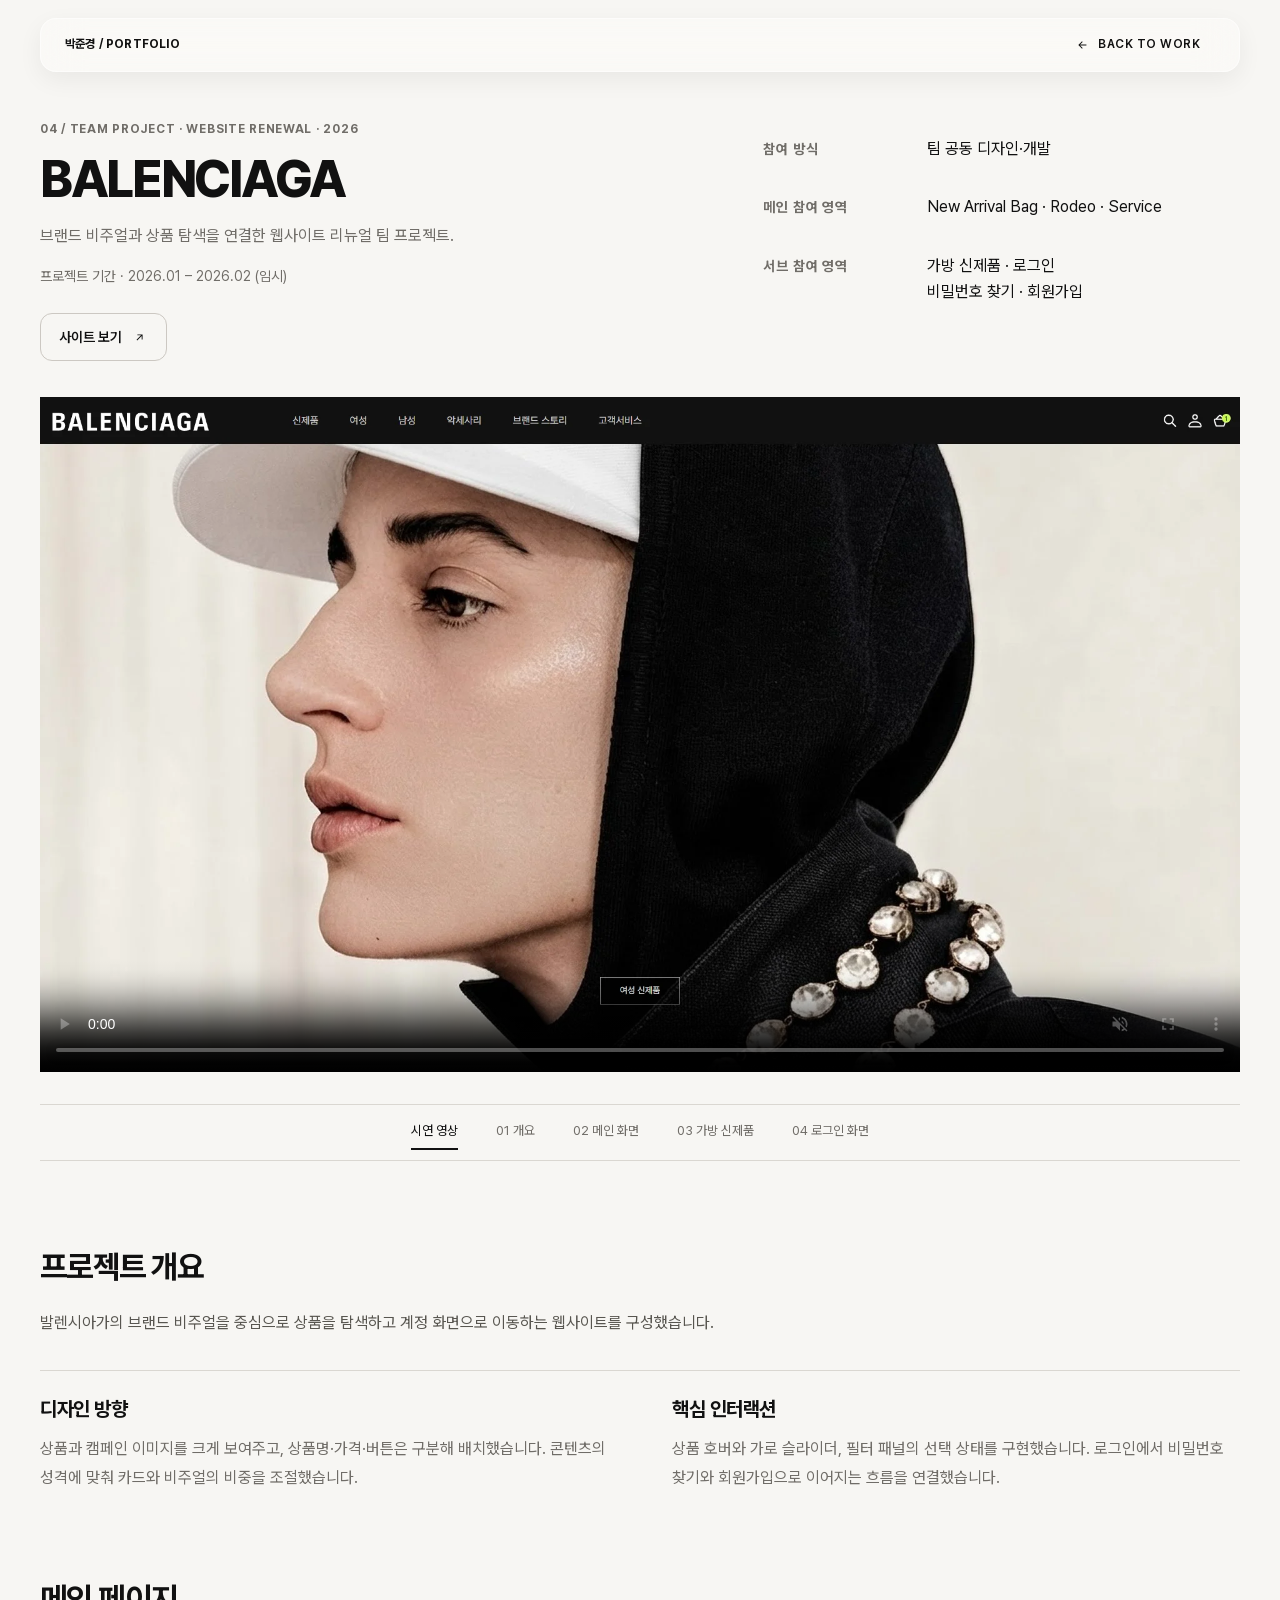
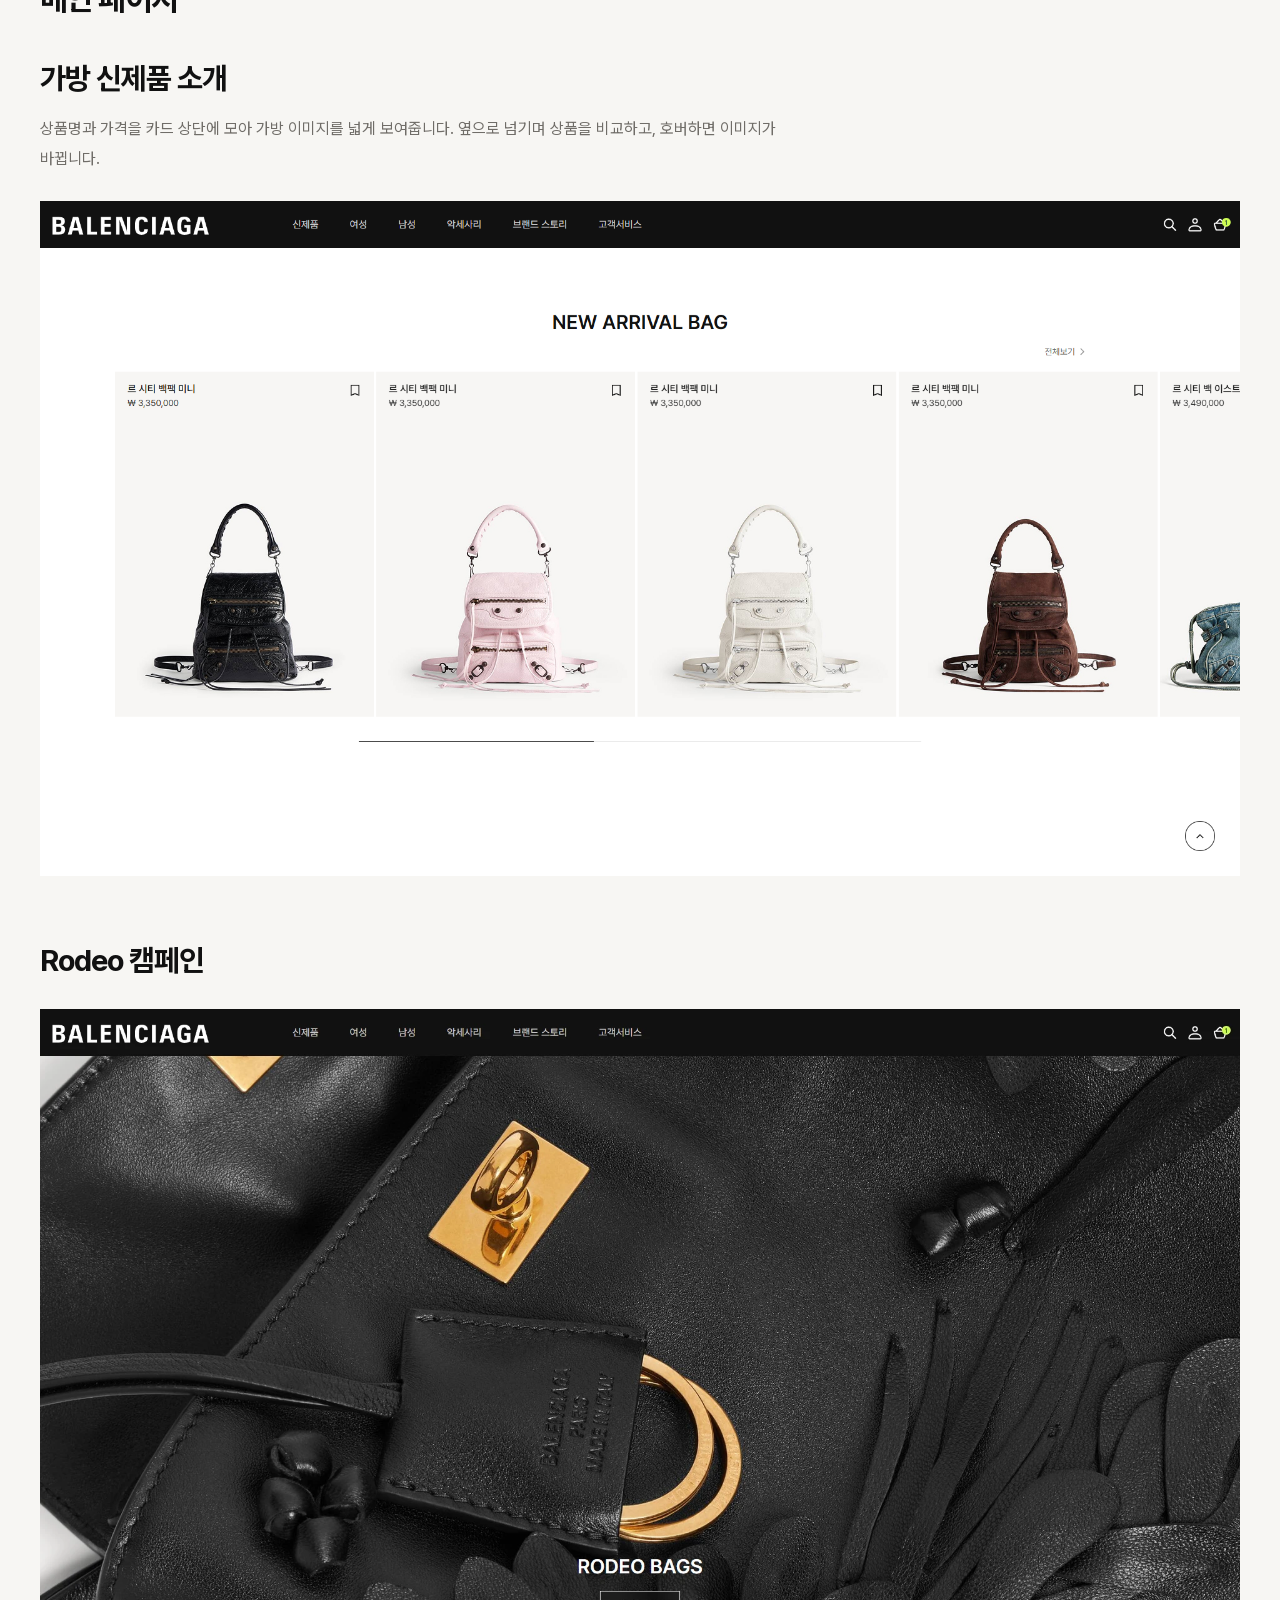
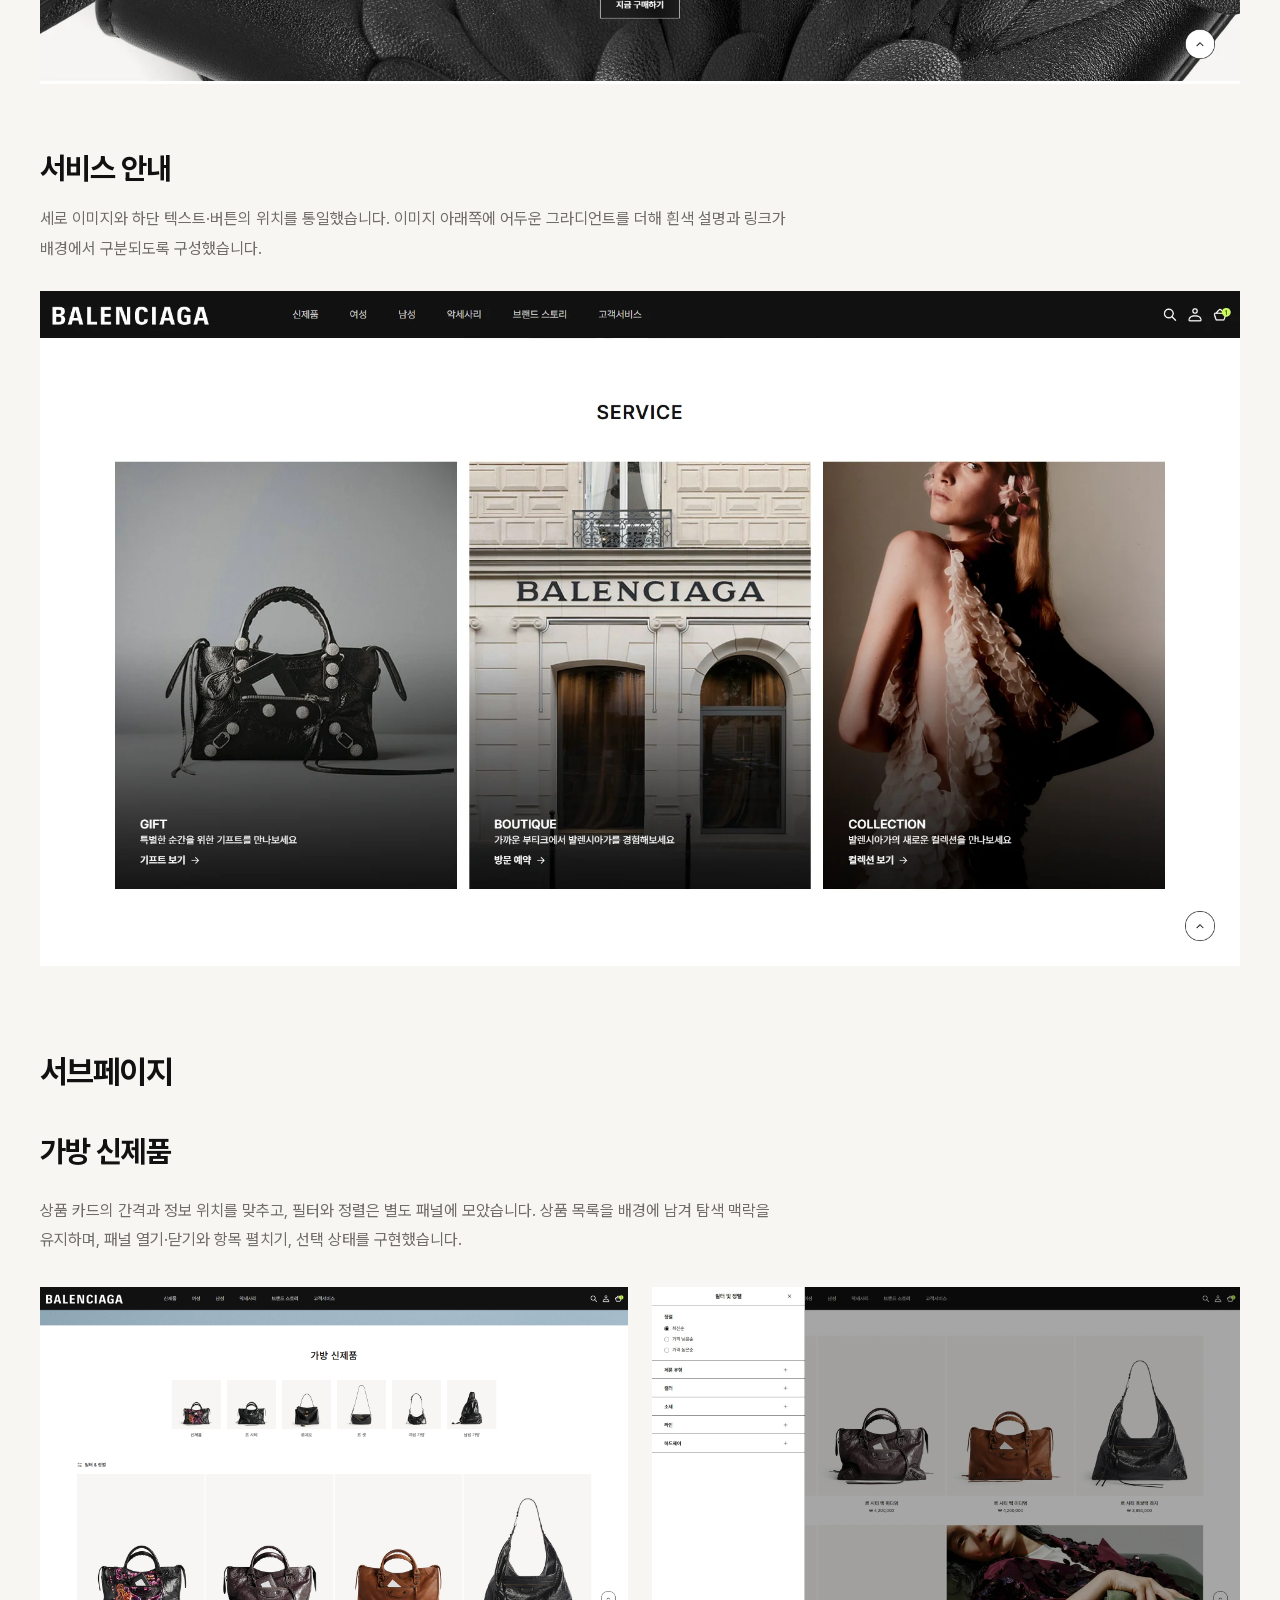
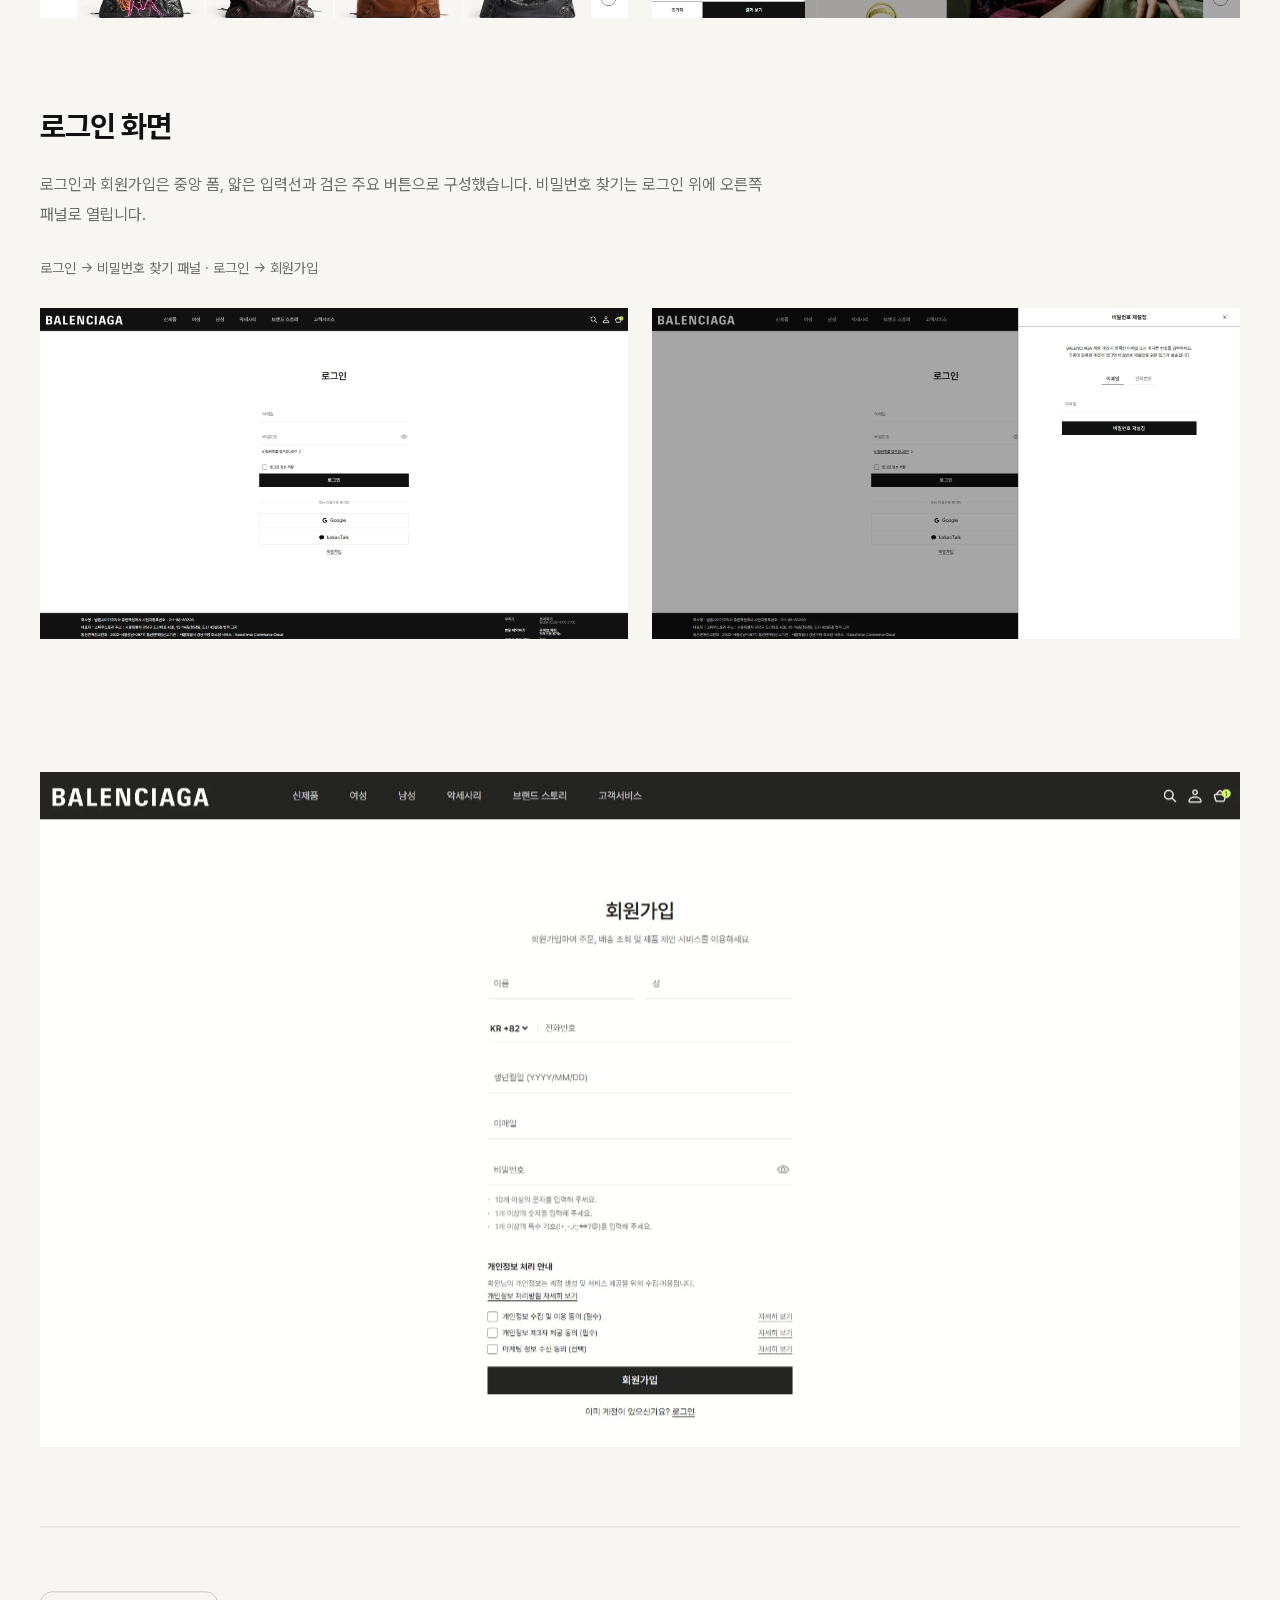
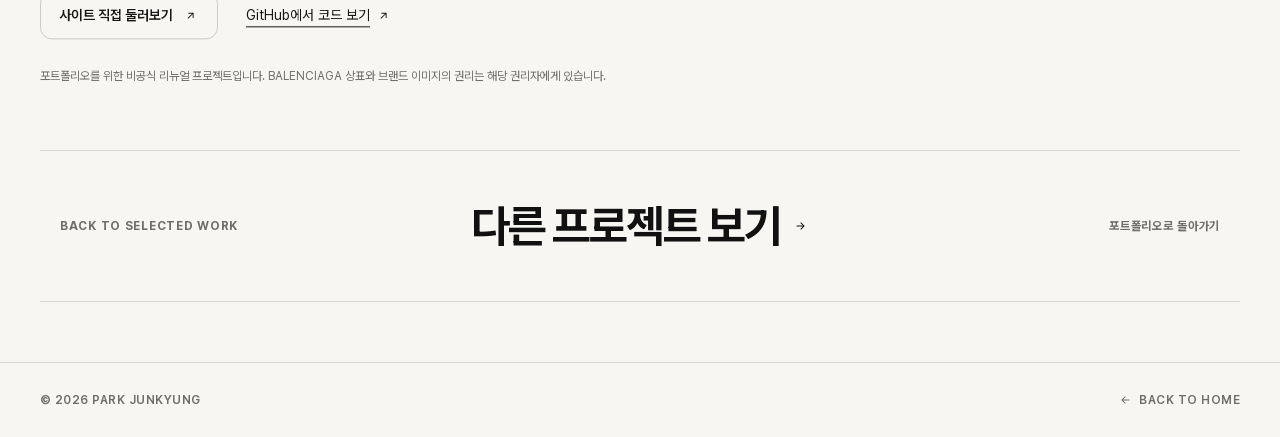
==== commit 97a9b54b: "수정" ====
--- a/project-detail.html
+++ b/project-detail.html
@@ -1,5 +1,6 @@
 <!DOCTYPE html>
 <html lang="ko">
+
 <head>
     <meta charset="UTF-8">
     <meta name="viewport" content="width=device-width, initial-scale=1.0">
@@ -9,13 +10,15 @@
     <link rel="stylesheet" href="./css/project-detail.css">
     <link rel="stylesheet" href="./css/balenciaga.css">
 </head>
+
 <body class="detail-page balenciaga-detail">
     <a href="#main-content" class="skip-link">본문 바로가기</a>
     <header class="detail-header">
         <div class="detail-header__inner">
             <p class="detail-logo"><a href="./index.html">박준경 / PORTFOLIO</a></p>
             <nav class="detail-nav" aria-label="프로젝트 페이지 메뉴">
-                <a href="./index.html#work" class="detail-back"><span class="icon-arrow icon-arrow--left" aria-hidden="true"></span>BACK TO WORK</a>
+                <a href="./index.html#work" class="detail-back"><span class="icon-arrow icon-arrow--left"
+                        aria-hidden="true"></span>BACK TO WORK</a>
             </nav>
         </div>
     </header>
@@ -27,72 +30,154 @@
                     <h1 id="detail-title">BALENCIAGA</h1>
                     <p class="detail-lead">브랜드 비주얼과 상품 탐색을 연결한 웹사이트 리뉴얼 팀 프로젝트.</p>
                     <p class="case-project-period">프로젝트 기간 · 2026.01 – 2026.02 (임시)</p>
-                    <a href="https://pagliaccoi.github.io/balenciaga/" class="detail-cta" target="_blank" rel="noopener noreferrer">사이트 보기 <span class="icon-arrow icon-arrow--up-right" aria-hidden="true"></span></a>
+                    <a href="https://pagliaccoi.github.io/balenciaga/" class="detail-cta" target="_blank"
+                        rel="noopener noreferrer">사이트 보기 <span class="icon-arrow icon-arrow--up-right"
+                            aria-hidden="true"></span></a>
                 </div>
                 <div class="overview-facts case-hero-facts" aria-label="참여 방식과 참여 영역">
-                    <div class="overview-fact"><p class="overview-fact__label">참여 방식</p><p class="overview-fact__value">팀 공동 디자인·개발</p></div>
-                    <div class="overview-fact"><p class="overview-fact__label">메인 참여 영역</p><p class="overview-fact__value">New Arrival Bag · Rodeo · Service</p></div>
-                    <div class="overview-fact"><p class="overview-fact__label">서브 참여 영역</p><p class="overview-fact__value">가방 신제품 · 로그인<br>비밀번호 찾기 · 회원가입</p></div>
+                    <div class="overview-fact">
+                        <p class="overview-fact__label">참여 방식</p>
+                        <p class="overview-fact__value">팀 공동 디자인·개발</p>
+                    </div>
+                    <div class="overview-fact">
+                        <p class="overview-fact__label">메인 참여 영역</p>
+                        <p class="overview-fact__value">New Arrival Bag · Rodeo · Service</p>
+                    </div>
+                    <div class="overview-fact">
+                        <p class="overview-fact__label">서브 참여 영역</p>
+                        <p class="overview-fact__value">가방 신제품 · 로그인<br>비밀번호 찾기 · 회원가입</p>
+                    </div>
                 </div>
             </div>
         </section>
         <div class="detail-inner">
             <figure id="demo" class="detail-visual case-hero-video">
-                <video controls muted loop playsinline preload="metadata" poster="./images/balenciaga/hero.webp" width="1920" height="1080" aria-label="발렌시아가 리뉴얼 사이트 30초 시연, 음성 없음"><source src="./videos/balenciaga-portfolio-30s-hq.mp4" type="video/mp4">동영상을 재생할 수 없습니다. <a href="./videos/balenciaga-portfolio-30s-hq.mp4">시연 영상 다운로드</a></video>
+                <video controls muted loop playsinline preload="metadata" poster="./images/balenciaga/hero.webp"
+                    width="1920" height="1080" aria-label="발렌시아가 리뉴얼 사이트 30초 시연, 음성 없음">
+                    <source src="./videos/balenciaga-portfolio-30s-hq.mp4" type="video/mp4">동영상을 재생할 수 없습니다. <a
+                        href="./videos/balenciaga-portfolio-30s-hq.mp4">시연 영상 다운로드</a>
+                </video>
             </figure>
             <nav class="case-jump" aria-label="프로젝트 소개 목차">
-                <a href="#demo">시연 영상</a><a href="#overview">01 개요</a><a href="#main-design">02 메인 화면</a><a href="#bag-design">03 가방 신제품</a><a href="#account-design">04 로그인 화면</a>
+                <a href="#demo">시연 영상</a><a href="#overview">01 개요</a><a href="#main-design">02 메인 화면</a><a
+                    href="#bag-design">03 가방 신제품</a><a href="#account-design">04 로그인 화면</a>
             </nav>
             <section id="overview" class="detail-section" aria-labelledby="overview-title">
-                
+
                 <div class="overview-grid">
                     <h2 id="overview-title">프로젝트 개요</h2>
-                    <div class="overview-copy"><p>발렌시아가의 브랜드 비주얼을 중심으로 상품을 탐색하고 계정 화면으로 이동하는 웹사이트를 구성했습니다.</p></div>
+                    <div class="overview-copy">
+                        <p>발렌시아가의 브랜드 비주얼을 중심으로 상품을 탐색하고 계정 화면으로 이동하는 웹사이트를 구성했습니다.</p>
+                    </div>
                 </div>
                 <div class="case-overview-points">
-                    <div><h3>디자인 방향</h3><p>상품과 캠페인 이미지를 크게 보여주고, 상품명·가격·버튼은 구분해 배치했습니다. 콘텐츠의 성격에 맞춰 카드와 비주얼의 비중을 조절했습니다.</p></div>
-                    <div><h3>핵심 인터랙션</h3><p>상품 호버와 가로 슬라이더, 필터 패널의 선택 상태를 구현했습니다. 로그인에서 비밀번호 찾기와 회원가입으로 이어지는 흐름을 연결했습니다.</p></div>
+                    <div>
+                        <h3>디자인 방향</h3>
+                        <p>상품과 캠페인 이미지를 크게 보여주고, 상품명·가격·버튼은 구분해 배치했습니다. 콘텐츠의 성격에 맞춰 카드와 비주얼의 비중을 조절했습니다.</p>
+                    </div>
+                    <div>
+                        <h3>핵심 인터랙션</h3>
+                        <p>상품 호버와 가로 슬라이더, 필터 패널의 선택 상태를 구현했습니다. 로그인에서 비밀번호 찾기와 회원가입으로 이어지는 흐름을 연결했습니다.</p>
+                    </div>
                 </div>
             </section>
             <section id="main-design" class="detail-section" aria-labelledby="main-design-title">
-                
-                <div class="gallery-heading"><h2 id="main-design-title">메인 페이지</h2></div>
 
-                <div class="case-feature"><figure class="detail-visual case-feature-visual"><img src="./images/balenciaga/new-arrival-bag-clean.png" alt="상품명과 가방 이미지, 가로 슬라이더로 구성한 New Arrival Bag 섹션" width="1920" height="1080" loading="lazy"></figure><div class="case-feature-copy"><h3>가방 신제품 소개</h3><p>상품명과 가격을 카드 상단에 모아 가방 이미지를 넓게 보여줍니다. 옆으로 넘기며 상품을 비교하고, 호버하면 이미지가 바뀝니다.</p></div></div>
-                
-                <div class="case-feature"><div class="case-feature-copy"><h3>Rodeo 캠페인</h3></div><figure class="detail-visual case-feature-visual"><img src="./images/balenciaga/rodeo.webp" alt="넓게 펼친 Rodeo 가방 비주얼과 짧은 타이틀" width="1920" height="1080" loading="lazy"></figure></div>
-                <div class="case-feature case-feature--reverse"><figure class="detail-visual case-feature-visual"><img src="./images/balenciaga/service.webp" alt="Gift, Boutique, Collection 세 개의 이미지 카드가 나란히 배치된 Service 섹션" width="1920" height="1080" loading="lazy"></figure><div class="case-feature-copy"><h3>서비스 안내</h3><p>세로 이미지와 하단 텍스트·버튼의 위치를 통일했습니다. 이미지 아래쪽에 어두운 그라디언트를 더해 흰색 설명과 링크가 배경에서 구분되도록 구성했습니다.</p></div></div>
-                
+                <div class="gallery-heading">
+                    <h2 id="main-design-title">메인 페이지</h2>
+                </div>
+
+                <div class="case-feature">
+                    <figure class="detail-visual case-feature-visual"><img
+                            src="./images/balenciaga/new-arrival-bag-clean.png"
+                            alt="상품명과 가방 이미지, 가로 슬라이더로 구성한 New Arrival Bag 섹션" width="1920" height="1080"
+                            loading="lazy"></figure>
+                    <div class="case-feature-copy">
+                        <h3>가방 신제품 소개</h3>
+                        <p>상품명과 가격을 카드 상단에 모아 가방 이미지를 넓게 보여줍니다. 옆으로 넘기며 상품을 비교하고, 호버하면 이미지가 바뀝니다.</p>
+                    </div>
+                </div>
+
+                <div class="case-feature">
+                    <div class="case-feature-copy">
+                        <h3>Rodeo 캠페인</h3>
+                    </div>
+                    <figure class="detail-visual case-feature-visual"><img src="./images/balenciaga/rodeo.webp"
+                            alt="넓게 펼친 Rodeo 가방 비주얼과 짧은 타이틀" width="1920" height="1080" loading="lazy"></figure>
+                </div>
+                <div class="case-feature case-feature--reverse">
+                    <figure class="detail-visual case-feature-visual"><img src="./images/balenciaga/service.webp"
+                            alt="Gift, Boutique, Collection 세 개의 이미지 카드가 나란히 배치된 Service 섹션" width="1920" height="1080"
+                            loading="lazy"></figure>
+                    <div class="case-feature-copy">
+                        <h3>서비스 안내</h3>
+                        <p>세로 이미지와 하단 텍스트·버튼의 위치를 통일했습니다. 이미지 아래쪽에 어두운 그라디언트를 더해 흰색 설명과 링크가 배경에서 구분되도록 구성했습니다.</p>
+                    </div>
+                </div>
+
             </section>
             <section id="bag-design" class="detail-section" aria-labelledby="bag-design-title">
                 <h2 class="case-subpages-title">서브페이지</h2>
-                <div class="gallery-heading case-subpage-heading"><h3 id="bag-design-title">가방 신제품</h3><p class="case-description">상품 카드의 간격과 정보 위치를 맞추고, 필터와 정렬은 별도 패널에 모았습니다. 상품 목록을 배경에 남겨 탐색 맥락을 유지하며, 패널 열기·닫기와 항목 펼치기, 선택 상태를 구현했습니다.</p></div>
+                <div class="gallery-heading case-subpage-heading">
+                    <h3 id="bag-design-title">가방 신제품</h3>
+                    <p class="case-description">상품 카드의 간격과 정보 위치를 맞추고, 필터와 정렬은 별도 패널에 모았습니다. 상품 목록을 배경에 남겨 탐색 맥락을 유지하며,
+                        패널 열기·닫기와 항목 펼치기, 선택 상태를 구현했습니다.</p>
+                </div>
                 <div class="gallery-grid case-bag-grid">
-                    <figure class="detail-visual"><img src="./images/balenciaga/bags-categories.png" alt="가방 신제품 대표 이미지와 신제품, 르 시티, 로데오, 르 셋, 여성 가방, 남성 가방 카테고리" width="1920" height="1080" loading="lazy"></figure>
-                    <figure class="detail-visual"><img class="case-filter-image" src="./images/balenciaga/filter.webp" alt="상품 목록 위에 열린 왼쪽 필터 및 정렬 패널" width="1920" height="1080" loading="lazy"></figure>
+                    <figure class="detail-visual"><img src="./images/balenciaga/bags-categories.png"
+                            alt="가방 신제품 대표 이미지와 신제품, 르 시티, 로데오, 르 셋, 여성 가방, 남성 가방 카테고리" width="1920" height="1080"
+                            loading="lazy"></figure>
+                    <figure class="detail-visual"><img class="case-filter-image" src="./images/balenciaga/filter.webp"
+                            alt="상품 목록 위에 열린 왼쪽 필터 및 정렬 패널" width="1920" height="1080" loading="lazy"></figure>
                 </div>
             </section>
             <section id="account-design" class="detail-section" aria-labelledby="account-design-title">
-                
-                <div class="gallery-heading case-subpage-heading"><h3 id="account-design-title">로그인 화면</h3><p class="case-description">로그인과 회원가입은 중앙 폼, 얇은 입력선과 검은 주요 버튼으로 구성했습니다. 비밀번호 찾기는 로그인 위에 오른쪽 패널로 열립니다.</p></div>
+
+                <div class="gallery-heading case-subpage-heading">
+                    <h3 id="account-design-title">로그인 화면</h3>
+                    <p class="case-description">로그인과 회원가입은 중앙 폼, 얇은 입력선과 검은 주요 버튼으로 구성했습니다. 비밀번호 찾기는 로그인 위에 오른쪽 패널로
+                        열립니다.</p>
+                </div>
                 <p class="case-account-flow">로그인 → 비밀번호 찾기 패널 · 로그인 → 회원가입</p>
                 <div class="case-account-grid">
-                    <figure class="detail-visual"><img src="./images/balenciaga/login.webp" alt="로그인 페이지 전체 화면" width="1920" height="1080" loading="lazy"></figure>
-                    <figure class="detail-visual"><img src="./images/balenciaga/reset.webp" alt="로그인 위에 비밀번호 찾기 패널이 열린 화면" width="1920" height="1080" loading="lazy"></figure>
+                    <figure class="detail-visual"><img src="./images/balenciaga/login.webp" alt="로그인 페이지 전체 화면"
+                            width="1920" height="1080" loading="lazy"></figure>
+                    <figure class="detail-visual"><img src="./images/balenciaga/reset.webp"
+                            alt="로그인 위에 비밀번호 찾기 패널이 열린 화면" width="1920" height="1080" loading="lazy"></figure>
                 </div>
                 <div class="case-feature case-signup-feature">
-                    <div class="case-feature-copy"><h3>회원가입</h3></div>
-                    <figure class="detail-visual"><img src="./images/balenciaga/signup.webp" alt="회원 정보 입력과 개인정보 동의, 회원가입 버튼을 포함한 전체 화면" width="1920" height="1080" loading="lazy"></figure>
+                    <div class="case-feature-copy">
+                        <h3>회원가입</h3>
+                    </div>
+                    <figure class="detail-visual"><img src="./images/balenciaga/signup.webp"
+                            alt="회원 정보 입력과 개인정보 동의, 회원가입 버튼을 포함한 전체 화면" width="1920" height="1080" loading="lazy">
+                    </figure>
                 </div>
             </section>
-            <section class="case-closing" aria-label="프로젝트 링크"><div class="case-resources"><a class="detail-cta" href="https://pagliaccoi.github.io/balenciaga/" target="_blank" rel="noopener noreferrer">사이트 직접 둘러보기 <span class="icon-arrow icon-arrow--up-right" aria-hidden="true"></span></a><a class="case-text-link" href="https://github.com/pagliaccoi/balenciaga" target="_blank" rel="noopener noreferrer">GitHub에서 코드 보기 <span class="icon-arrow icon-arrow--up-right" aria-hidden="true"></span></a></div>
+            <section class="case-closing" aria-label="프로젝트 링크">
+                <div class="case-resources"><a class="detail-cta" href="https://pagliaccoi.github.io/balenciaga/"
+                        target="_blank" rel="noopener noreferrer">사이트 직접 둘러보기 <span
+                            class="icon-arrow icon-arrow--up-right" aria-hidden="true"></span></a><a
+                        class="case-text-link" href="https://github.com/pagliaccoi/balenciaga" target="_blank"
+                        rel="noopener noreferrer">GitHub에서 코드 보기 <span class="icon-arrow icon-arrow--up-right"
+                            aria-hidden="true"></span></a></div>
                 <p class="case-credit">포트폴리오를 위한 비공식 리뉴얼 프로젝트입니다. BALENCIAGA 상표와 브랜드 이미지의 권리는 해당 권리자에게 있습니다.</p>
             </section>
-            <nav class="detail-next" aria-label="프로젝트 목록으로 돌아가기"><a href="./index.html#work"><span class="detail-next__label">BACK TO SELECTED WORK</span><span class="detail-next__title"><strong>다른 프로젝트 보기</strong><span class="icon-arrow icon-arrow--right" aria-hidden="true"></span></span><span class="detail-next__hint">포트폴리오로 돌아가기</span></a></nav>
+            <nav class="detail-next" aria-label="프로젝트 목록으로 돌아가기"><a href="./index.html#work"><span
+                        class="detail-next__label">BACK TO SELECTED WORK</span><span
+                        class="detail-next__title"><strong>다른 프로젝트 보기</strong><span class="icon-arrow icon-arrow--right"
+                            aria-hidden="true"></span></span><span class="detail-next__hint">포트폴리오로 돌아가기</span></a>
+            </nav>
         </div>
     </main>
-    <footer class="detail-footer"><div class="detail-inner detail-footer__inner"><p>© 2026 PARK JUNKYUNG</p><a href="./index.html" class="detail-home"><span class="icon-arrow icon-arrow--left" aria-hidden="true"></span>BACK TO HOME</a></div></footer>
+    <footer class="detail-footer">
+        <div class="detail-inner detail-footer__inner">
+            <p>© 2026 PARK JUNKYUNG</p><a href="./index.html" class="detail-home"><span
+                    class="icon-arrow icon-arrow--left" aria-hidden="true"></span>BACK TO HOME</a>
+        </div>
+    </footer>
     <script src="https://cdn.jsdelivr.net/npm/gsap@3.15.0/dist/gsap.min.js" defer></script>
     <script src="./js/balenciaga-detail.js" defer></script>
 </body>
-</html>
+
+</html>
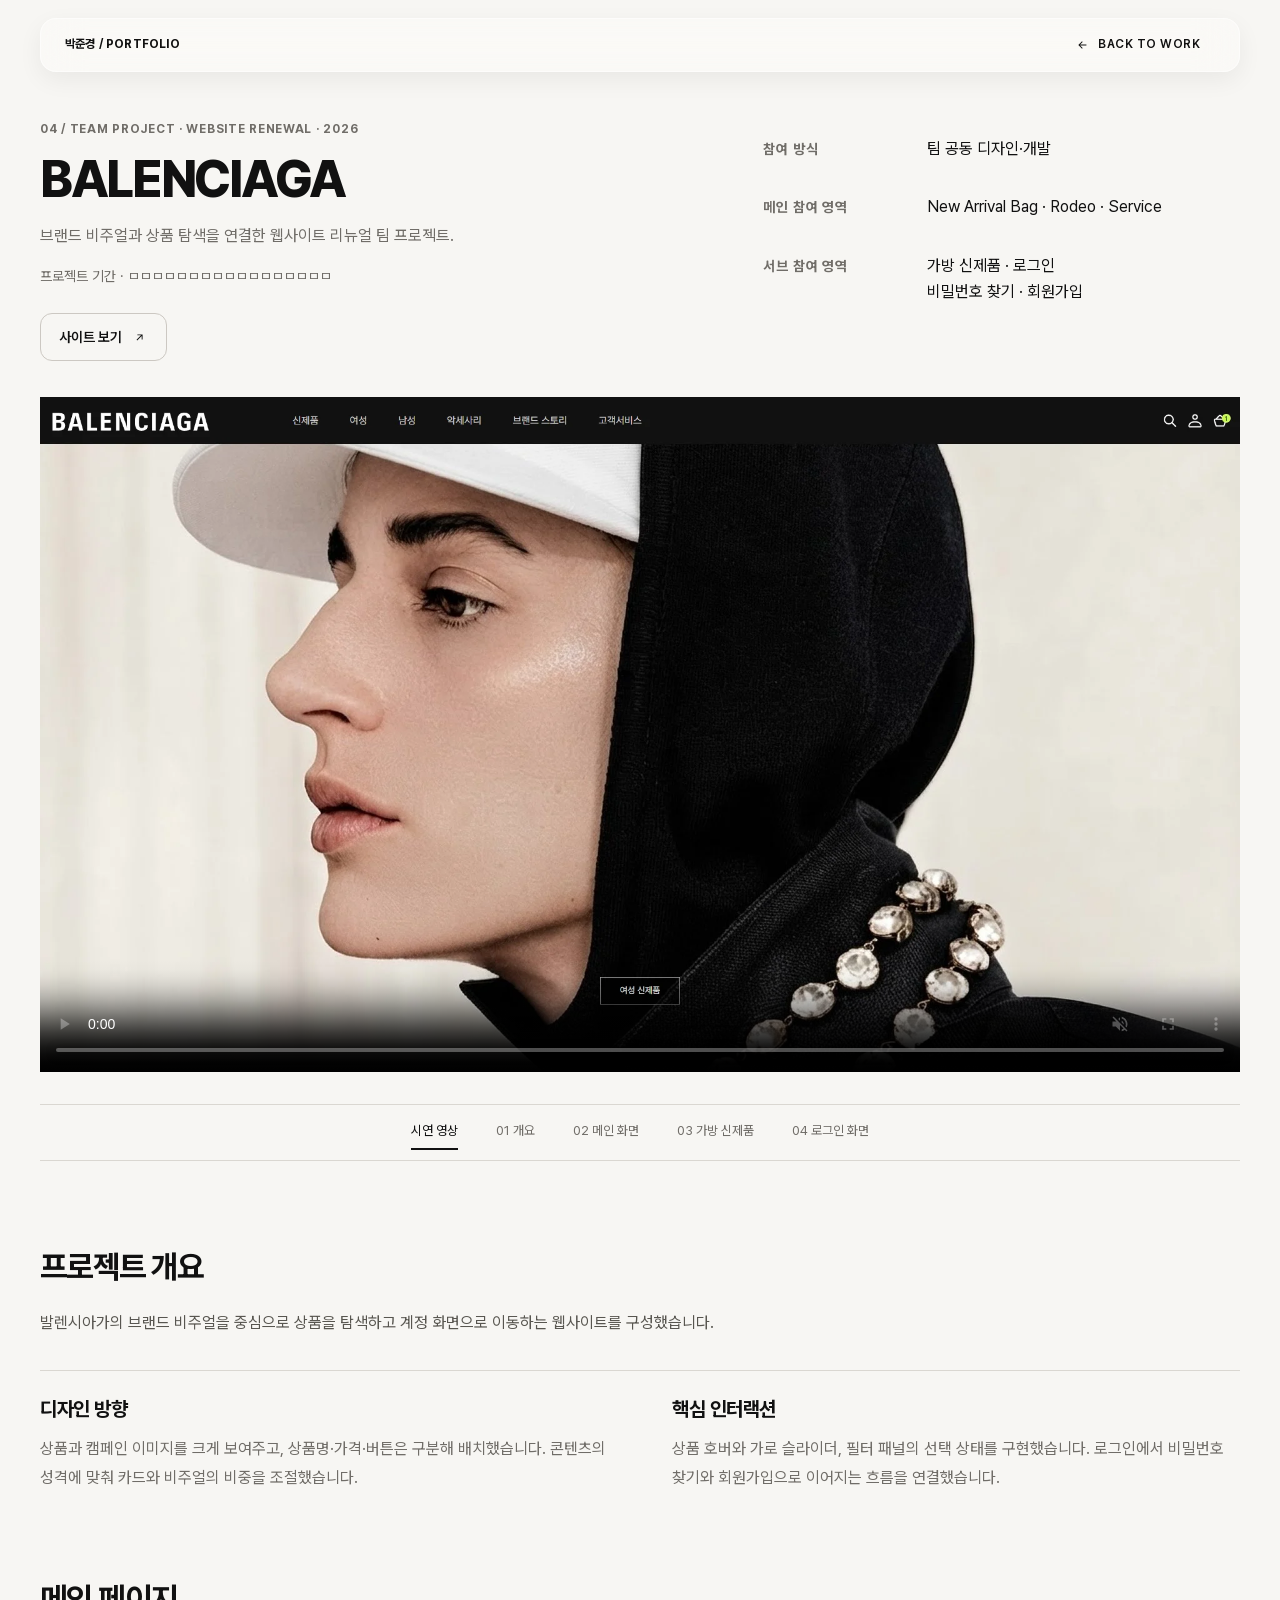
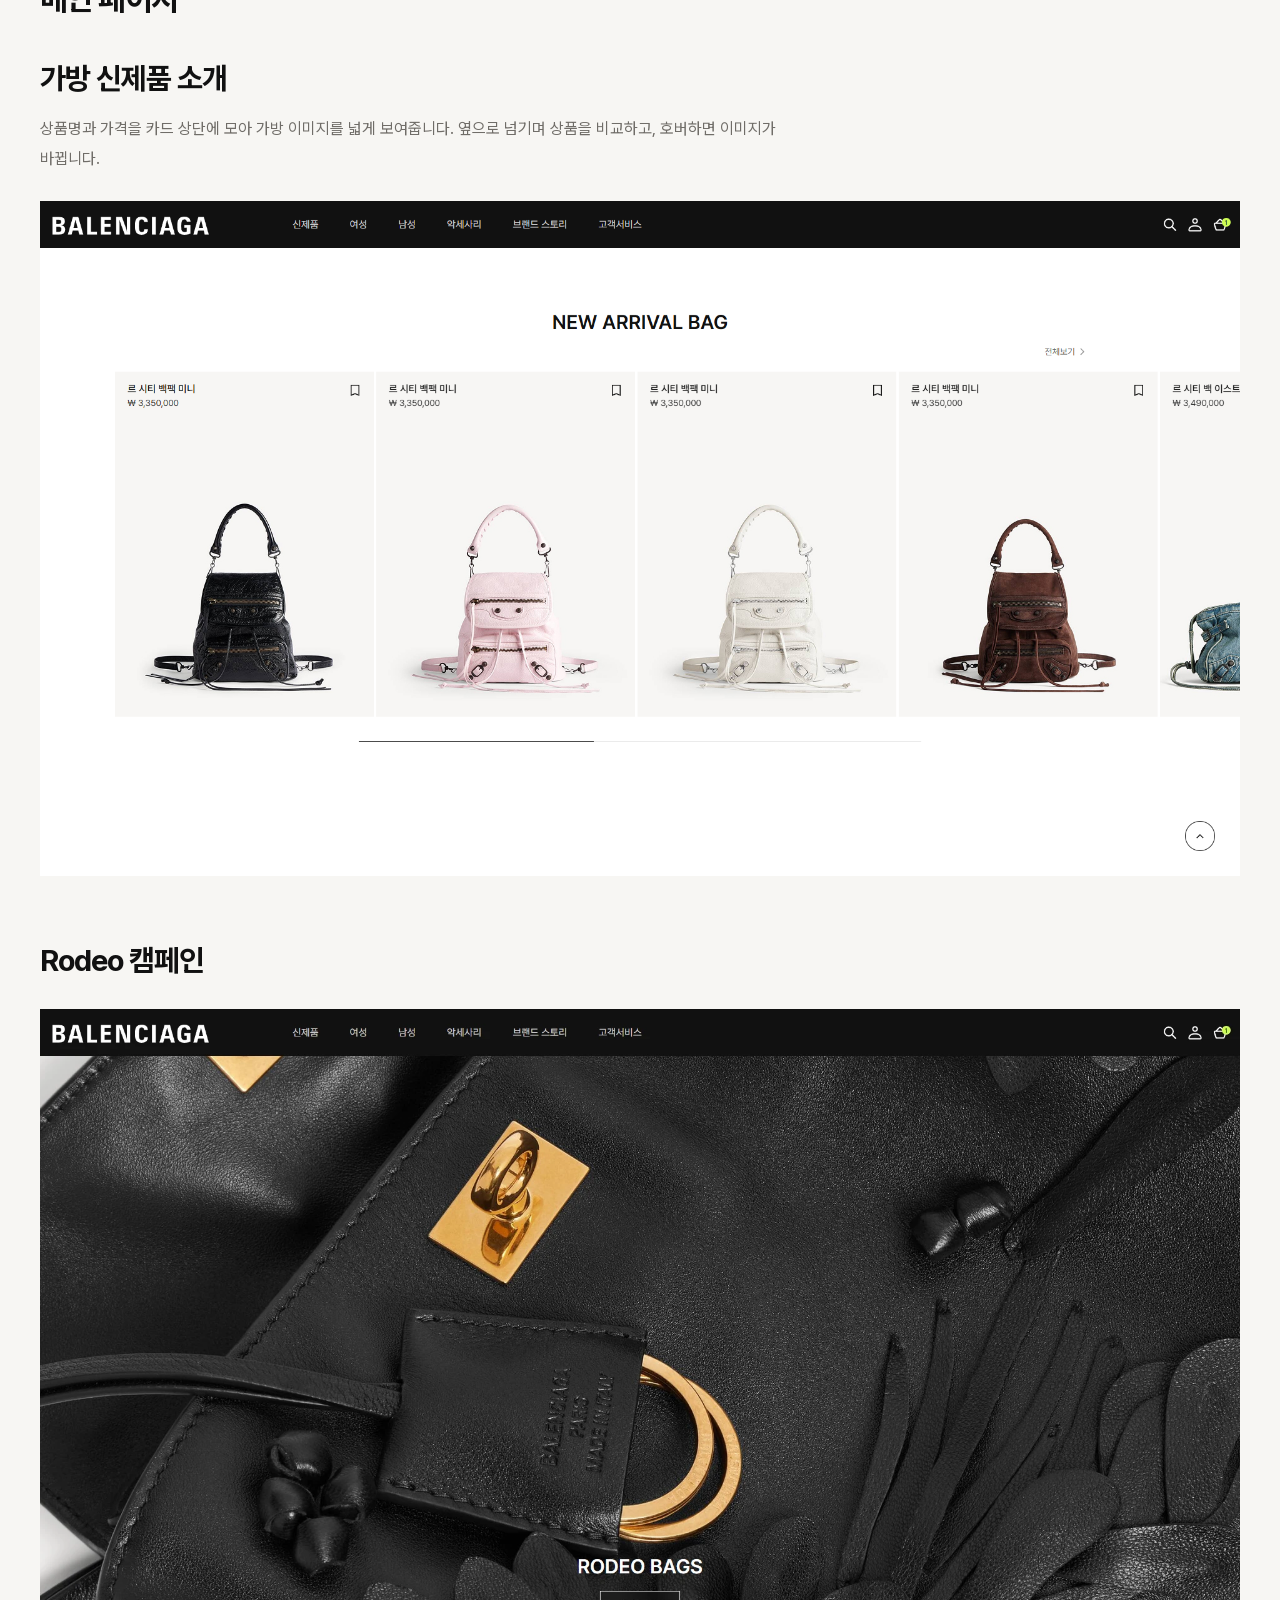
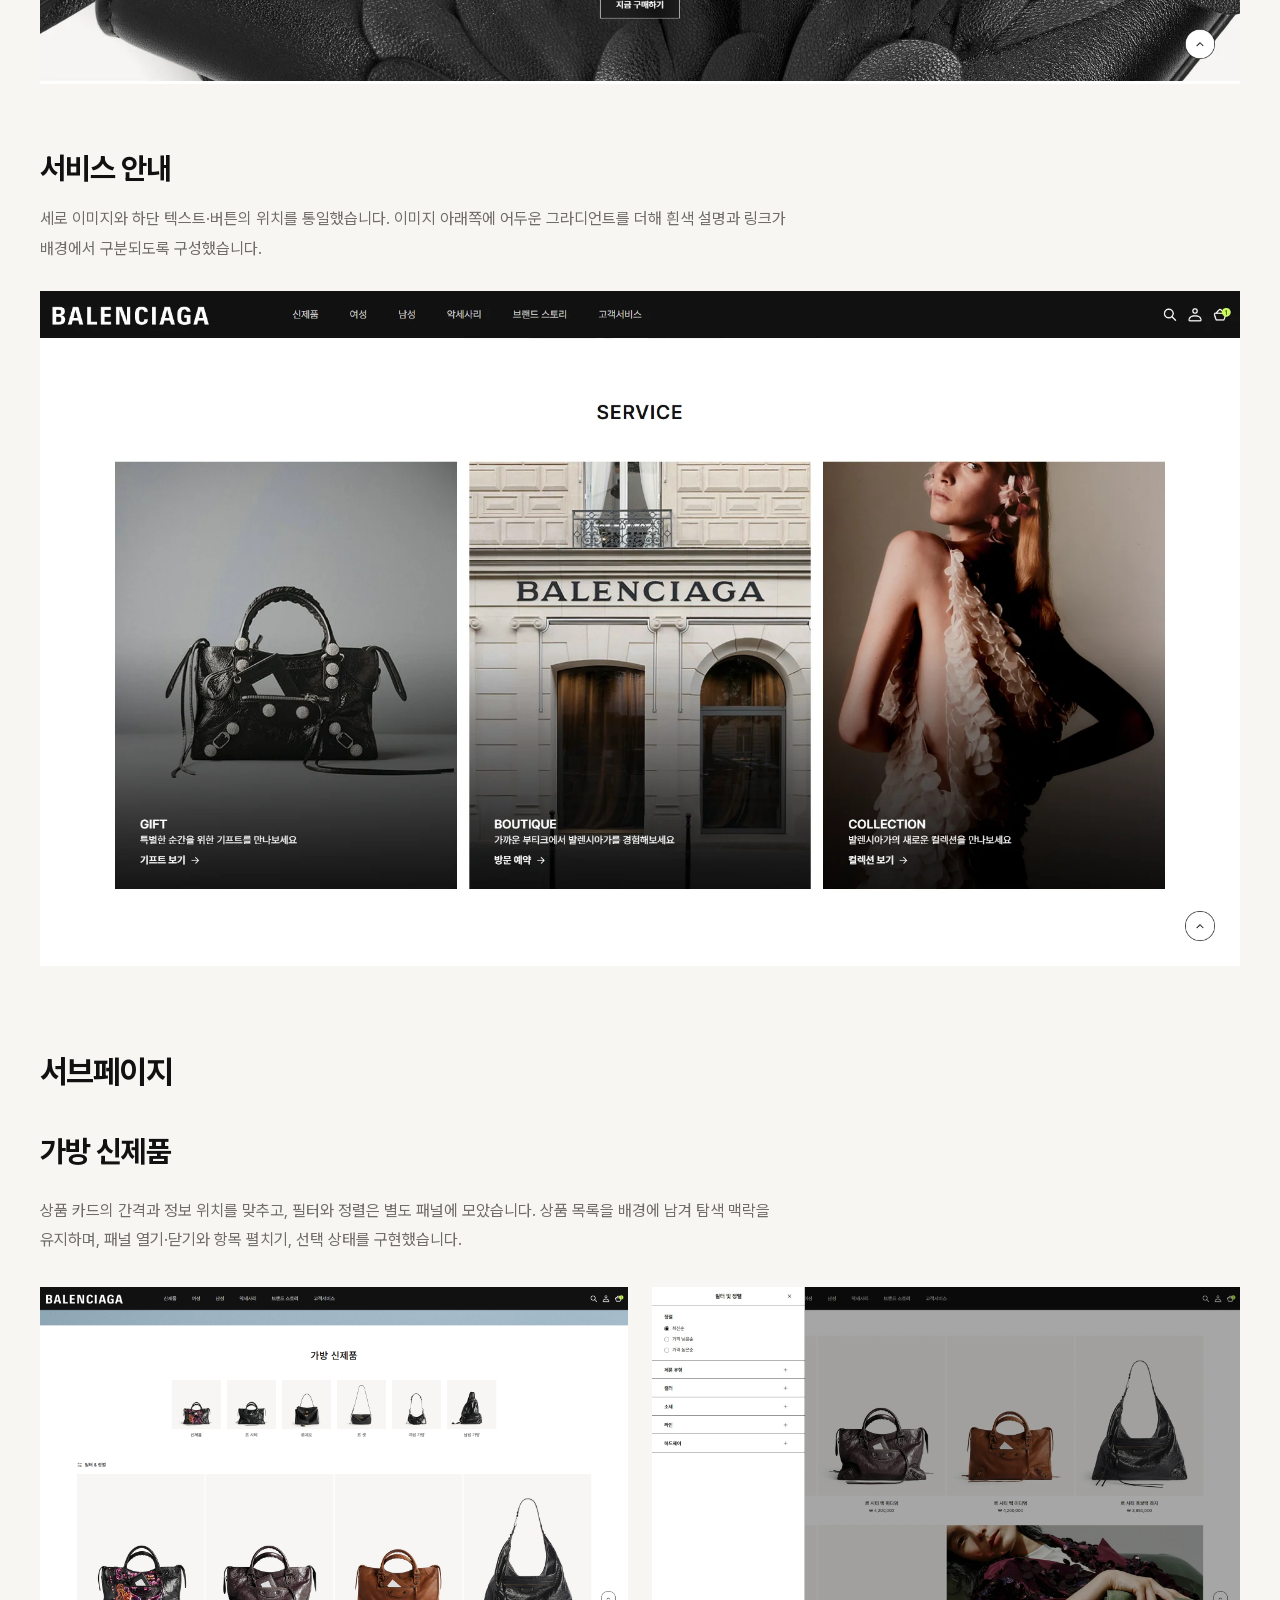
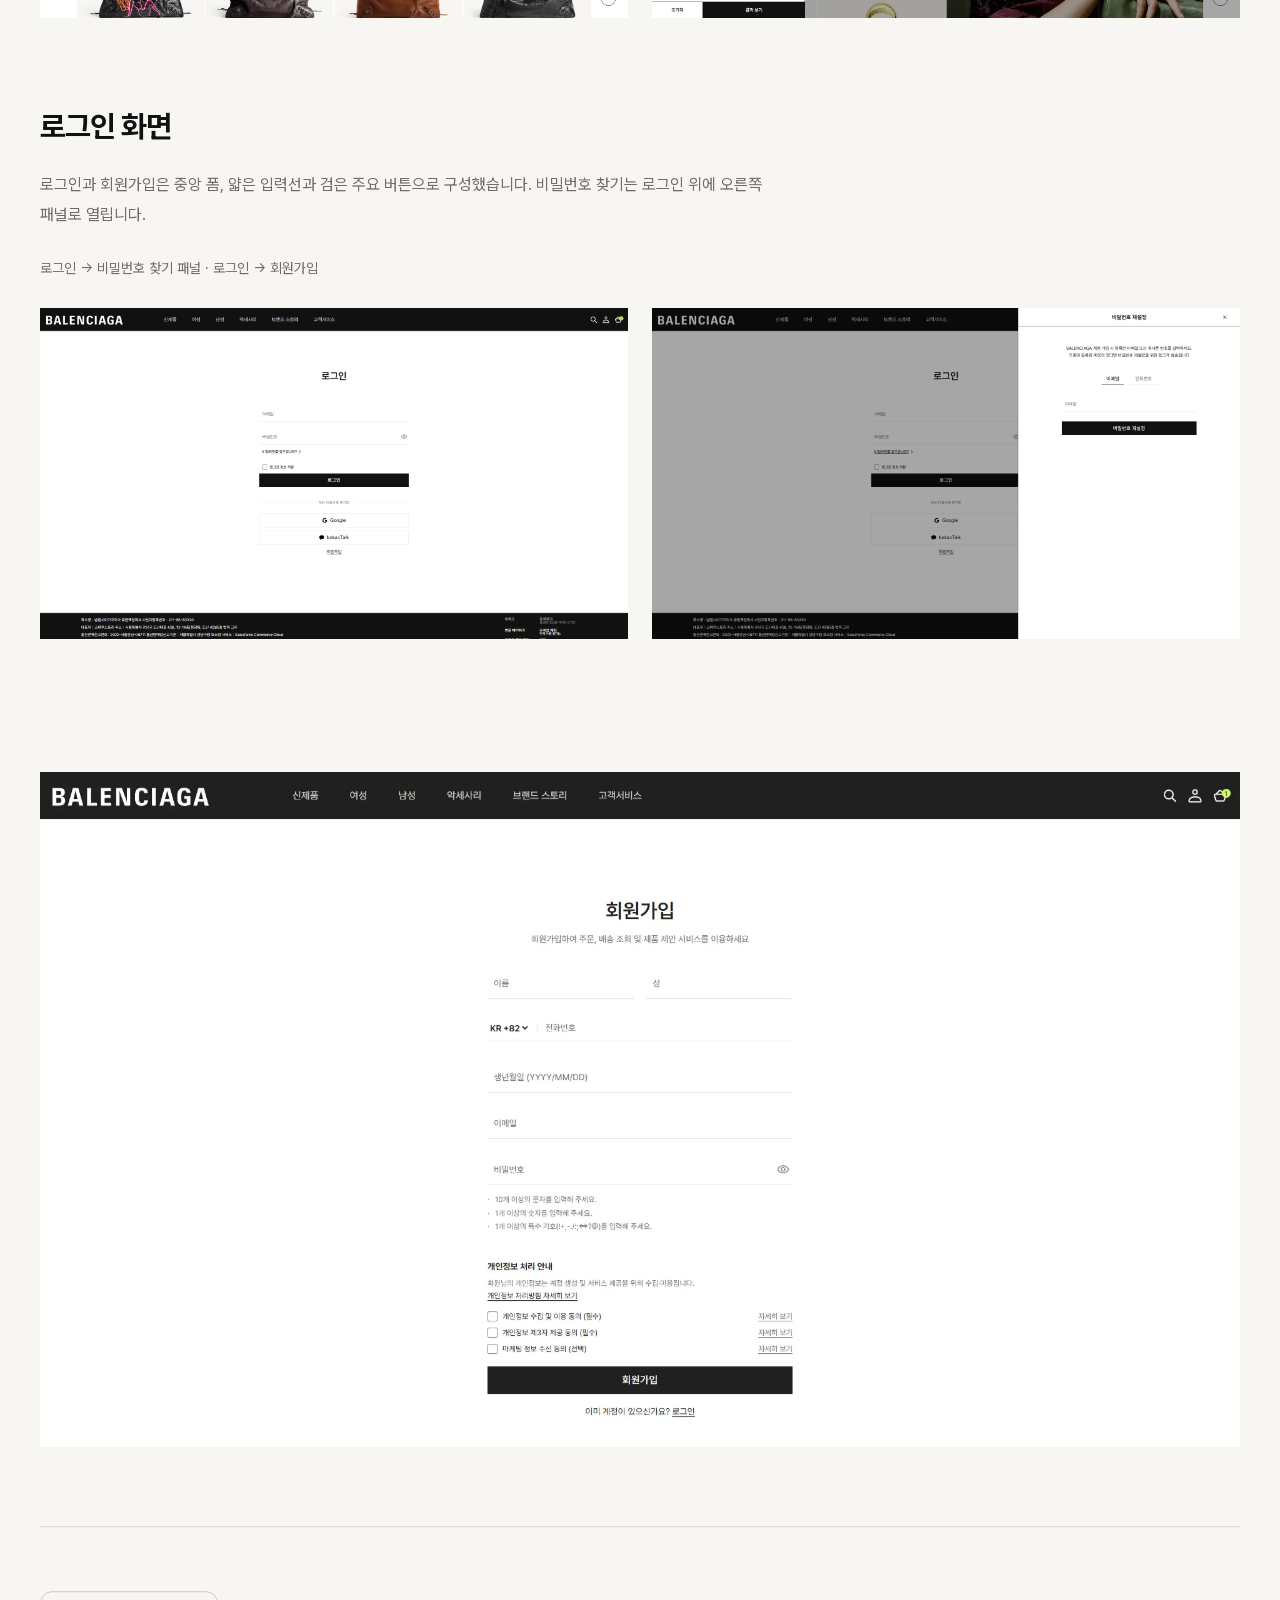
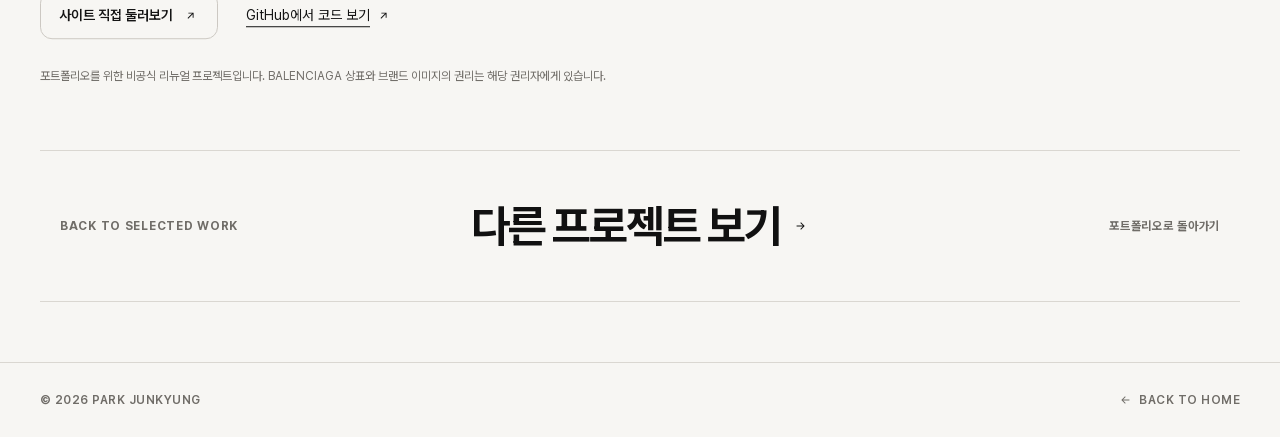
==== commit 4a29caba: "포트폴리오 예시 문구와 About 계층 조정" ====
--- a/project-detail.html
+++ b/project-detail.html
@@ -29,7 +29,7 @@
                     <p class="detail-eyebrow">04 / TEAM PROJECT · WEBSITE RENEWAL · 2026</p>
                     <h1 id="detail-title">BALENCIAGA</h1>
                     <p class="detail-lead">브랜드 비주얼과 상품 탐색을 연결한 웹사이트 리뉴얼 팀 프로젝트.</p>
-                    <p class="case-project-period">프로젝트 기간 · 2026.01 – 2026.02 (임시)</p>
+                    <p class="case-project-period">프로젝트 기간 · ㅁㅁㅁㅁㅁㅁㅁㅁㅁㅁㅁㅁㅁㅁㅁㅁㅁ</p>
                     <a href="https://pagliaccoi.github.io/balenciaga/" class="detail-cta" target="_blank"
                         rel="noopener noreferrer">사이트 보기 <span class="icon-arrow icon-arrow--up-right"
                             aria-hidden="true"></span></a>
@@ -180,4 +180,4 @@
     <script src="./js/balenciaga-detail.js" defer></script>
 </body>
 
-</html>+</html>
